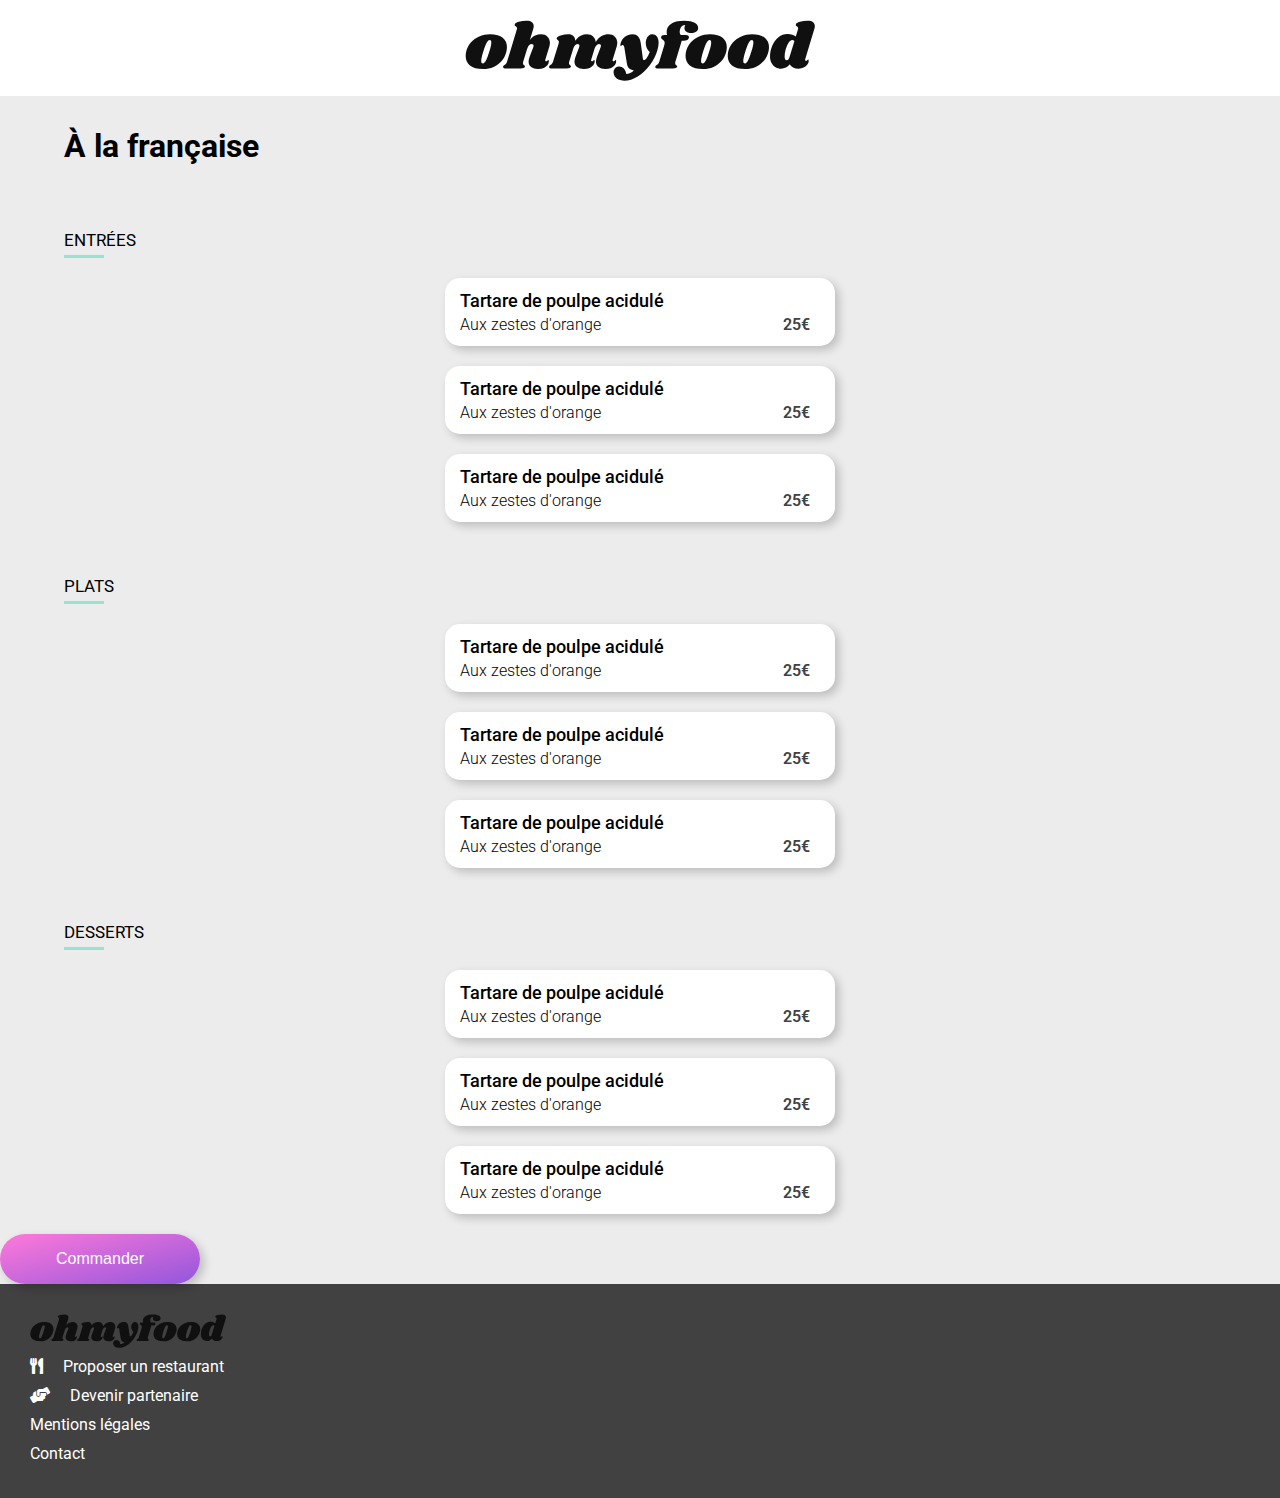
==== pages/Alafrancaise.html @ 514c6e85 "Création de la page des menu + mise ne page" ====
<!DOCTYPE html>
<html lang="fr">
<head>
      <meta charset="UTF-8">
      <meta name="viewport" content="width=device-width, initial-scale=1.0">
      <title>Ohmyfood</title>
      <link rel="stylesheet" href="../styles/stylemenus.css">
      <link rel="preconnect" href="https://fonts.googleapis.com">
      <link rel="preconnect" href="https://fonts.gstatic.com" crossorigin>
      <link href="https://fonts.googleapis.com/css2?family=Roboto:wght@100;300;400;500;600;700&display=swap" rel="stylesheet">
      <link rel="stylesheet" href="https://use.fontawesome.com/releases/v5.15.2/css/all.css">
</head>


<body>


      <header>
            <div class="header-title">
                  <img id="logo" src="../img/logo/ohmyfood@2x.svg" alt="Ohmyfood, application de réservation de restaurants" >
            </div>
      </header>


      
      <main>


            
            <div class="menu-title">
                  <h1>&Agrave; la fran&ccedil;aise</h1>
                  <!-- Insérer le coeur -->
            </div>
            
            <section class="entree">
                  
                  <h2>ENTR&Eacute;ES</h2>

                  <div class="menu">

                        <div class="desc">
                              <p>Tartare de poulpe acidul&eacute;</p>
                              <div class="desc__menu">
                                    <p class="compo">Aux zestes d'orange</p>
                                    <p class="prix">25€</p>
                              </div>
                        </div>

                  </div>

                  <div class="menu">

                        <div class="desc">
                              <p>Tartare de poulpe acidul&eacute;</p>
                              <div class="desc__menu">
                                    <p class="compo">Aux zestes d'orange</p>
                                    <p class="prix">25€</p>
                              </div>
                        </div>

                  </div>

                  <div class="menu">

                        <div class="desc">
                              <p>Tartare de poulpe acidul&eacute;</p>
                              <div class="desc__menu">
                                    <p class="compo">Aux zestes d'orange</p>
                                    <p class="prix">25€</p>
                              </div>
                        </div>

                  </div>
            
            
            </section>

            <section class="entree">
                  
                  <h2>PLATS</h2>

                  <div class="menu">

                        <div class="desc">
                              <p>Tartare de poulpe acidul&eacute;</p>
                              <div class="desc__menu">
                                    <p class="compo">Aux zestes d'orange</p>
                                    <p class="prix">25€</p>
                              </div>
                        </div>

                  </div>

                  <div class="menu">

                        <div class="desc">
                              <p>Tartare de poulpe acidul&eacute;</p>
                              <div class="desc__menu">
                                    <p class="compo">Aux zestes d'orange</p>
                                    <p class="prix">25€</p>
                              </div>
                        </div>

                  </div>

                  <div class="menu">

                        <div class="desc">
                              <p>Tartare de poulpe acidul&eacute;</p>
                              <div class="desc__menu">
                                    <p class="compo">Aux zestes d'orange</p>
                                    <p class="prix">25€</p>
                              </div>
                        </div>

                  </div>
            
            
            </section>

            <section class="entree">
                  
                  <h2>DESSERTS</h2>

                  <div class="menu">

                        <div class="desc">
                              <p>Tartare de poulpe acidul&eacute;</p>
                              <div class="desc__menu">
                                    <p class="compo">Aux zestes d'orange</p>
                                    <p class="prix">25€</p>
                              </div>
                        </div>

                  </div>

                  <div class="menu">

                        <div class="desc">
                              <p>Tartare de poulpe acidul&eacute;</p>
                              <div class="desc__menu">
                                    <p class="compo">Aux zestes d'orange</p>
                                    <p class="prix">25€</p>
                              </div>
                        </div>

                  </div>

                  <div class="menu">

                        <div class="desc">
                              <p>Tartare de poulpe acidul&eacute;</p>
                              <div class="desc__menu">
                                    <p class="compo">Aux zestes d'orange</p>
                                    <p class="prix">25€</p>
                              </div>
                        </div>

                  </div>
            
            
            </section>

            <div class="commande">
                  <button class="pink-button">Commander</button>
            </div>



      </main>



      <footer>

            <img id="logo_footer" src="../img/logo/ohmyfood@2x.svg" alt="Ohmyfood">
            <ul>
                  <li>
                        <a href="#"><i class="fa fa-utensils"></i>Proposer un restaurant</a>
                  <li>
                        <a href="#"><i class="fa fa-hands-helping"></i>Devenir partenaire</a>
                  </li>
                  <li>
                        <a href="#">Mentions légales</a>
                  </li>
                  <li>
                        <a href="#">Contact</a>
                  </li>
            </ul>  
            
      </footer>

      
</body>


</html>
---- styles/stylemenus.css ----
/*   
      PALETTES DE COULEURS UTILISEES

      COULEUR PRIMAIRE: Violet #9356DC
      COULEUR SECONDAIRE: Rose #FF79DA
      COULEUR TERTIAIRE: Vert  #99E2D0

*/


body {
      margin: 0;
      font-family: 'roboto', sans-serif;
       
}

body h1 {
      margin: 0;
}


body a {
      text-decoration: none;
      /* color: black; */
}

/* main a:visited {
      text-decoration: none;
      color: black;
} */




/* Mise en page du HEADER */

.header-title  {
      box-shadow:0 0 6px rgba(0,0,0, 1);
}

#logo {
      width: 55%;
      max-width: 350px;
      display: block;
      margin: auto;
      padding: 20px 0 15px 0;    
}

      /* Début flèche de retour à l'accueil */



       /* Fin flèche de retour à l'accueil */

/* Fin de mise en page du HEADER */




/* Début de la mise en page du MENU */
main {
      background-color: rgb(236, 236, 236);
}


.menu-title {
      display: flex;
      justify-content: space-between;
      align-items: center;
      height: 100px;
      width: 90%;
      margin: auto;


}

.entree {
      width: 90%;
      margin: auto;
      padding-top: 20px;
}

.entree h2 {
      font-size: 17px;
      font-weight: 400;
}

.entree h2:after {
      display: flex;
      content: "";
      border-bottom: 3px solid rgb(153, 226, 208, 1);
      height: 0.3em;
      width: 40px;
      

      } 

.menu {
      margin: 20px 0;
}

.desc {

      max-width: 350px;
      margin: auto;
      background-color: white;
      border-radius: 15px;
      box-shadow:4px 4px 10px rgba(0,0,0, .2);;
      padding: 10px 25px 10px 15px;
      display: flex;
      flex-direction: column;
      justify-content: center;
}

.desc p {
      margin: 2px 0;

}

.desc > p {
      font-size: 18px;
      font-weight: 500;
}

.desc__menu {
      display: flex;
      justify-content: space-between;
      margin: 0;
}

.compo {
      font-weight: 300;
}

.prix {
      font-weight: 600;
      color: rgb(65, 65, 65);
}


/* Fin de la mise en page du MENU */


/* Début mise en page du BOUTON */

.commande {
      
      
}

.pink-button {
      width: 200px;
      height: 50px;
      border-radius: 100px;
      border-style: none;
      background: linear-gradient(165deg, rgba(255,121,218,1) 0%, rgba(147,86,220,1) 100%);
      color: white;
      font-size: 16px;
      font-weight: 500;
      cursor: pointer;
      box-shadow:4px 4px 10px rgba(0,0,0, .2);

}
/* Fin de mise en page du BOUTON */




/* Début de mise en page du FOOTER*/


footer {
      background: rgb(65, 65, 65);
      color: white;
      padding: 30px 0 30px 30px;
}

/* #logo_footer {
      Manque les modifications du svg
}  */

footer ul {
      margin: 0;
      padding: 0;
      list-style-type: none;
}

footer ul li {
      padding: 5px 0;
}
footer ul a {
      text-decoration: none;
      color: white;
}
footer ul a:hover {
      color: #FF79DA;
}

.fa-utensils, .fa-hands-helping {
      padding-right: 20px;
}

/* Fin de mise en page du FOOTER*/
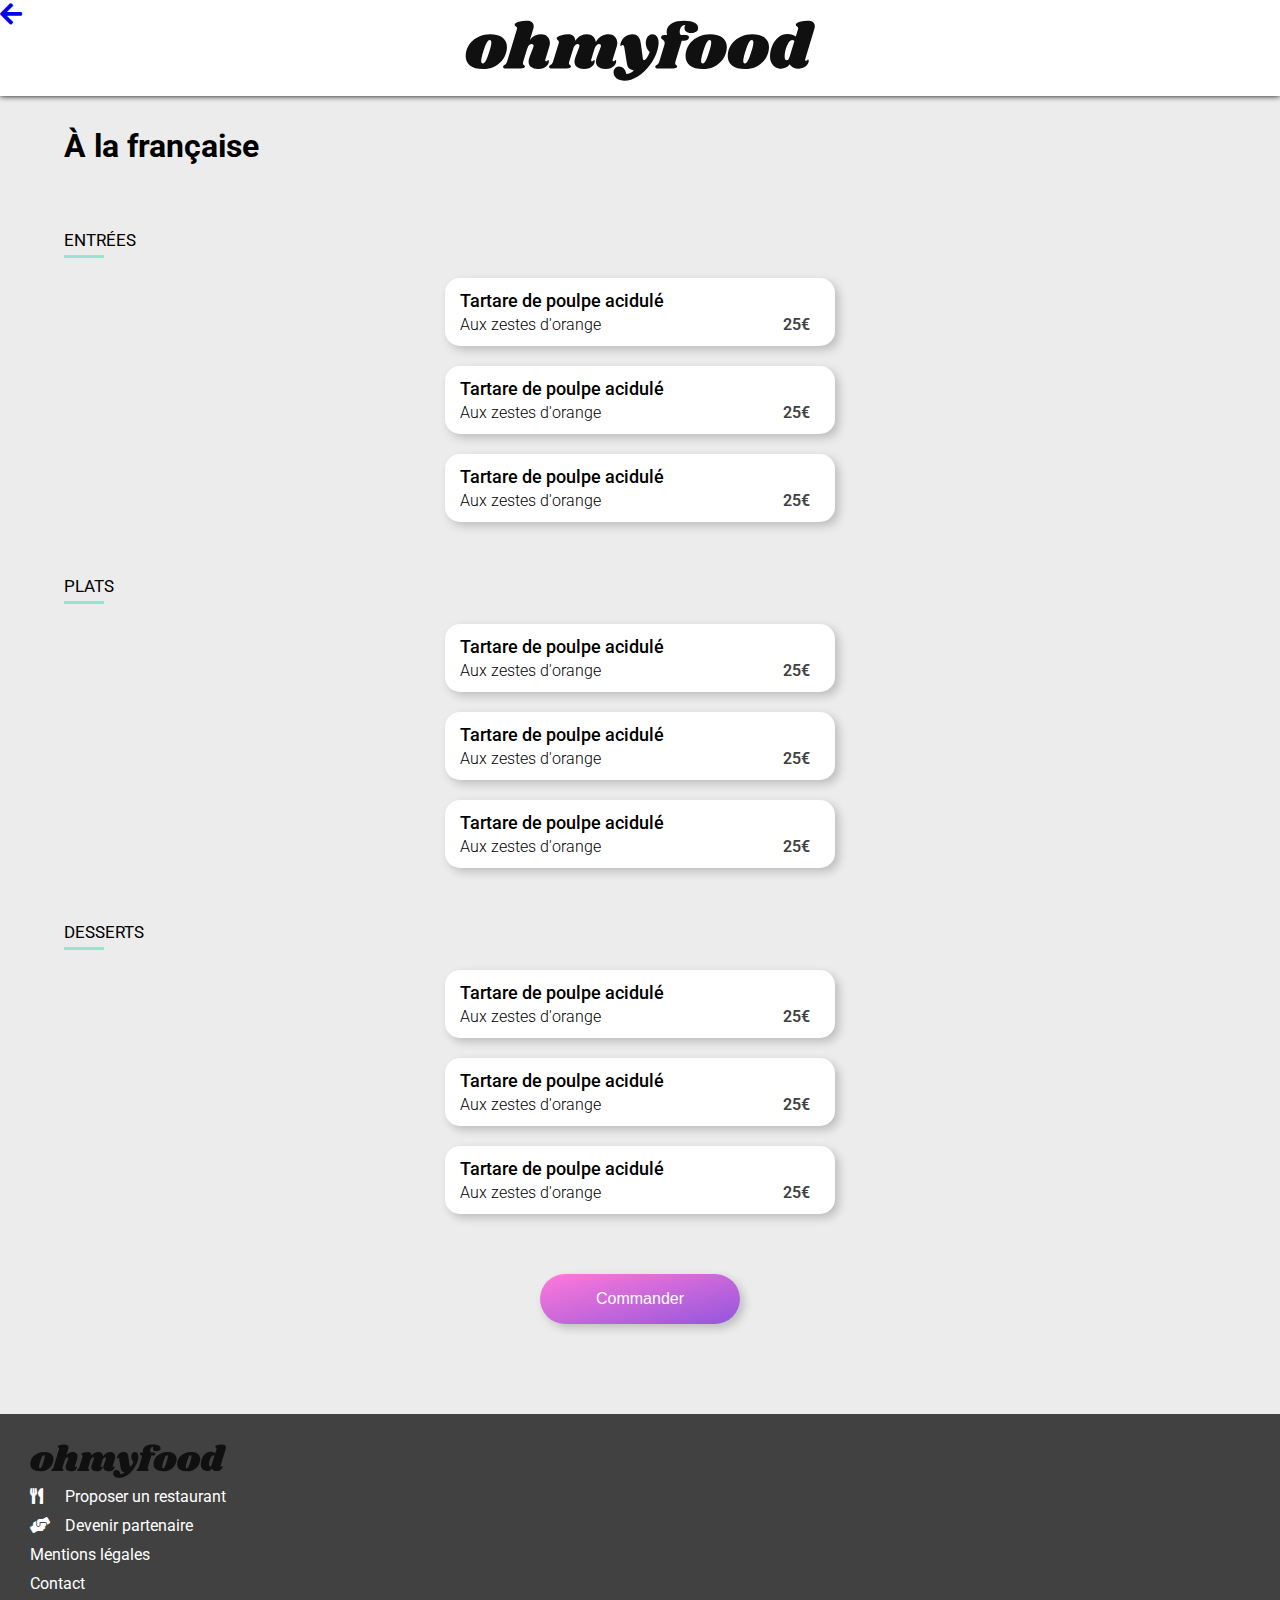
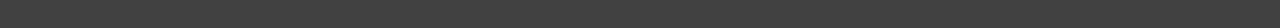
==== commit 812a8dc7: "ajout de la flèche de retour au menu" ====
--- a/pages/Alafrancaise.html
+++ b/pages/Alafrancaise.html
@@ -17,6 +17,9 @@
 
       <header>
             <div class="header-title">
+                  <div class="fleche">
+                        <a href="../index.html"><i class="fa fa-arrow-left"></i></a>
+                  </div>
                   <img id="logo" src="../img/logo/ohmyfood@2x.svg" alt="Ohmyfood, application de réservation de restaurants" >
             </div>
       </header>
--- a/styles/stylemenus.css
+++ b/styles/stylemenus.css
@@ -24,10 +24,9 @@
       /* color: black; */
 }
 
-/* main a:visited {
+body a:visited {
       text-decoration: none;
-      color: black;
-} */
+}
 
 
 
@@ -36,7 +35,27 @@
 
 .header-title  {
       box-shadow:0 0 6px rgba(0,0,0, 1);
-}
+      position: relative;
+}
+
+      /* Début flèche de retour à l'accueil */
+
+.fleche {
+      font-size: 25px;
+      width: 20%;
+      height: 100%;
+      position: absolute;
+      
+}
+
+.fleche a {
+      display: block; 
+}
+
+
+
+
+      /* Fin flèche de retour à l'accueil */
 
 #logo {
       width: 55%;
@@ -46,11 +65,7 @@
       padding: 20px 0 15px 0;    
 }
 
-      /* Début flèche de retour à l'accueil */
-
-
-
-       /* Fin flèche de retour à l'accueil */
+      
 
 /* Fin de mise en page du HEADER */
 
@@ -144,14 +159,15 @@
 /* Début mise en page du BOUTON */
 
 .commande {
-      
-      
+      padding: 40px 0 90px 0;
+      text-align: center;
 }
 
 .pink-button {
       width: 200px;
       height: 50px;
       border-radius: 100px;
+      padding: 0;
       border-style: none;
       background: linear-gradient(165deg, rgba(255,121,218,1) 0%, rgba(147,86,220,1) 100%);
       color: white;
@@ -196,6 +212,10 @@
       color: #FF79DA;
 }
 
+.fa {
+      height: auto;
+      width: 15px;
+}
 .fa-utensils, .fa-hands-helping {
       padding-right: 20px;
 }
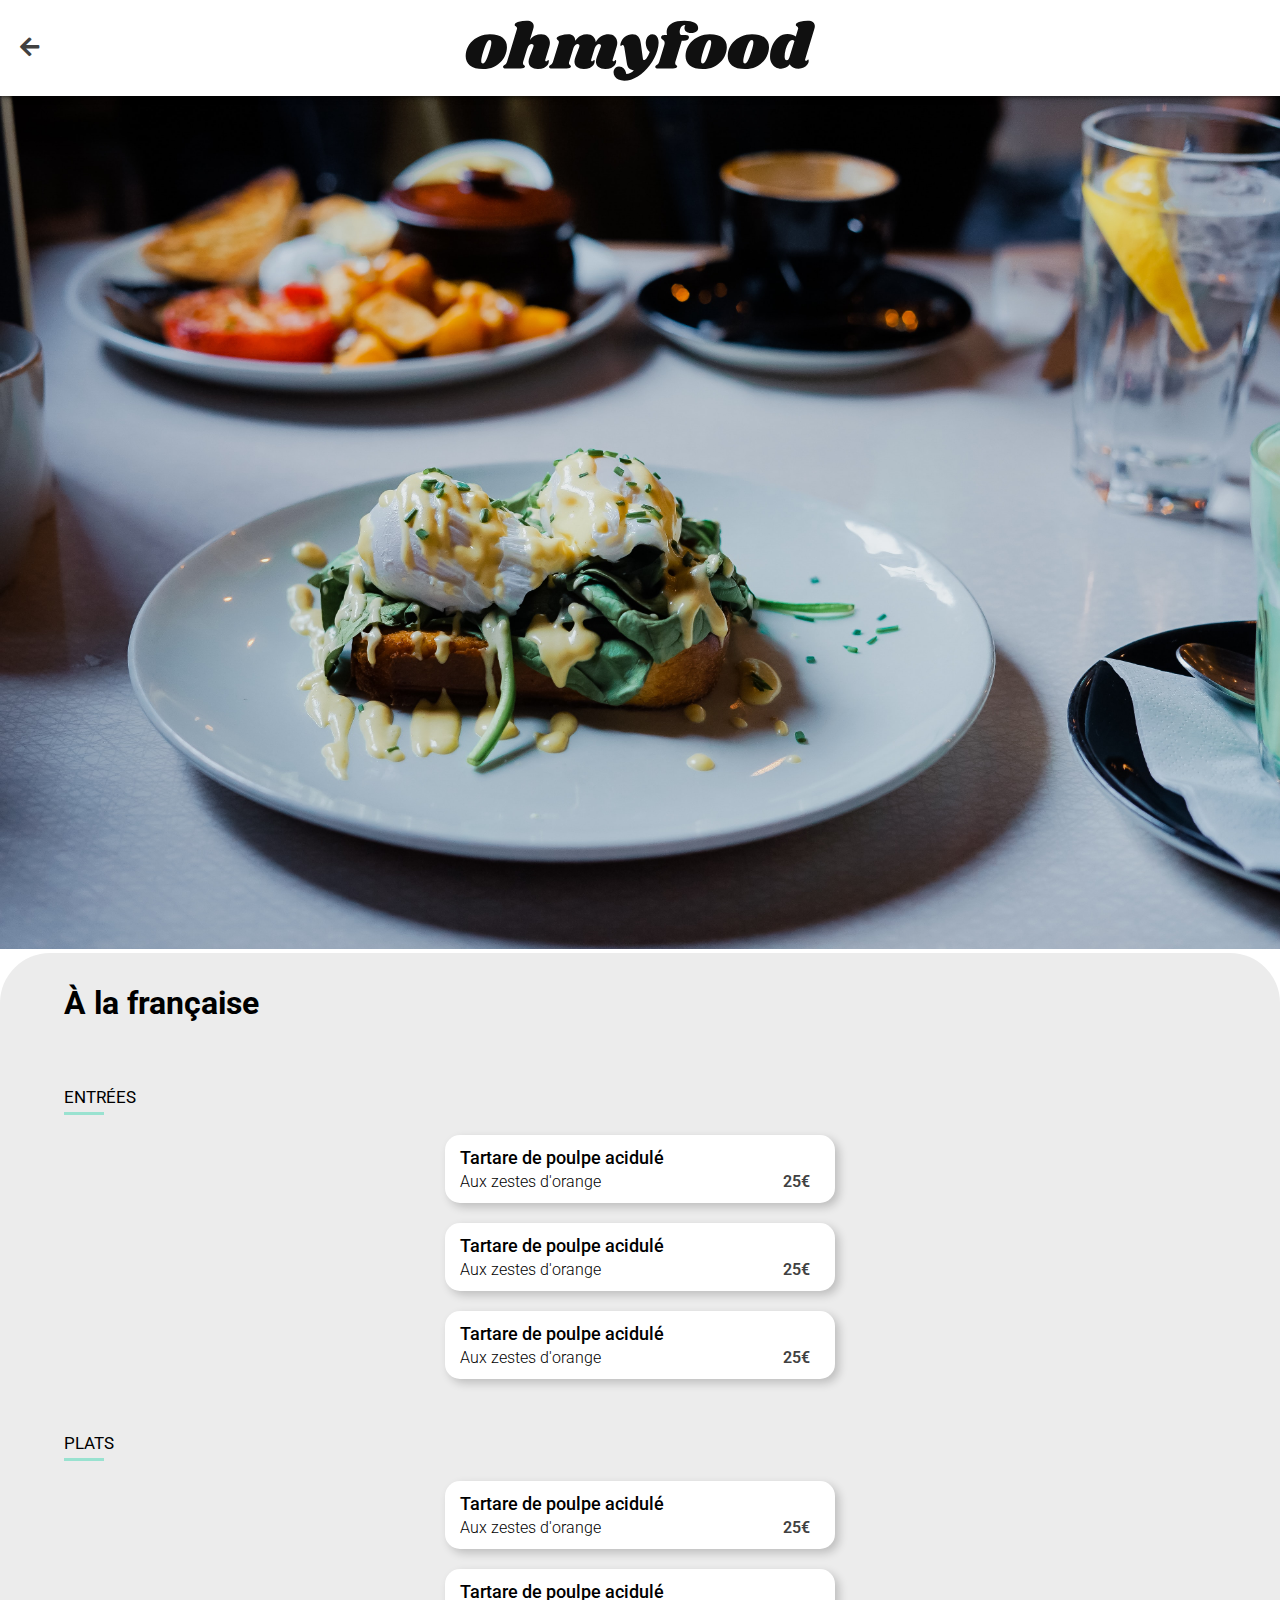
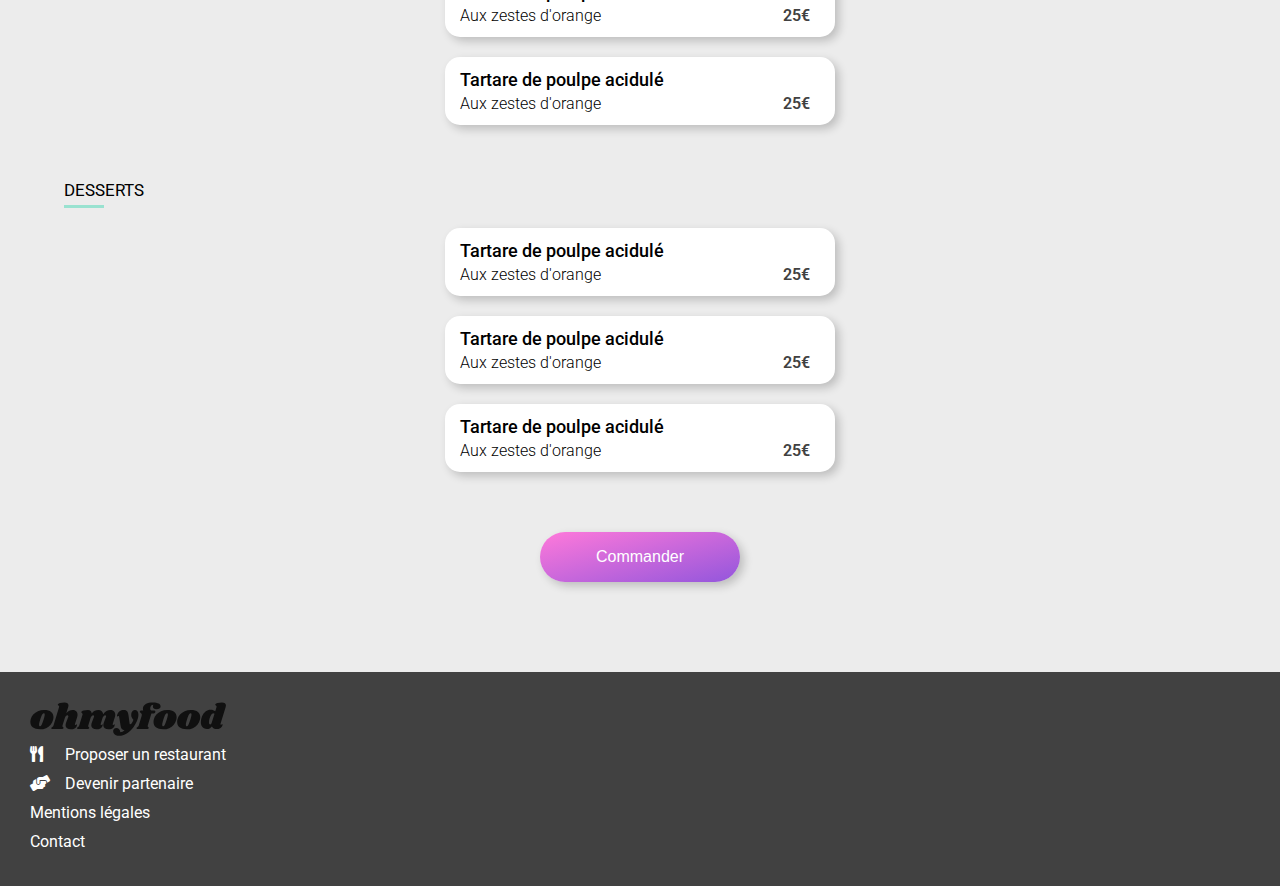
==== commit 037072a7: "Ajustements mineurs sur le main" ====
--- a/pages/Alafrancaise.html
+++ b/pages/Alafrancaise.html
@@ -22,13 +22,20 @@
                   </div>
                   <img id="logo" src="../img/logo/ohmyfood@2x.svg" alt="Ohmyfood, application de réservation de restaurants" >
             </div>
+            
+            <div class="background_img">
+                  <img src="../img/restaurants/toa-heftiba-DQKerTsQwi0-unsplash.jpg" alt="Assiettes et menus à la Fraçaise">
+            </div>
+            
       </header>
+
+      
 
 
       
       <main>
 
-
+            
             
             <div class="menu-title">
                   <h1>&Agrave; la fran&ccedil;aise</h1>
--- a/styles/stylemenus.css
+++ b/styles/stylemenus.css
@@ -21,7 +21,7 @@
 
 body a {
       text-decoration: none;
-      /* color: black; */
+      color: rgb(65, 65, 65);
 }
 
 body a:visited {
@@ -32,6 +32,7 @@
 
 
 /* Mise en page du HEADER */
+
 
 .header-title  {
       box-shadow:0 0 6px rgba(0,0,0, 1);
@@ -41,18 +42,19 @@
       /* Début flèche de retour à l'accueil */
 
 .fleche {
-      font-size: 25px;
-      width: 20%;
+      position: absolute;
+      display: flex;
+      align-items: center;
       height: 100%;
-      position: absolute;
+      margin: 0;
+      font-size: 22px;
       
 }
 
 .fleche a {
-      display: block; 
-}
-
-
+      display: block;
+      margin-left: 20px;
+}
 
 
       /* Fin flèche de retour à l'accueil */
@@ -65,6 +67,16 @@
       padding: 20px 0 15px 0;    
 }
 
+.background_img {
+      width: 100%;
+      height: auto;
+}
+
+.background_img img {
+      max-width: 100%;
+      max-height: 100%;
+      object-fit: cover;
+}
       
 
 /* Fin de mise en page du HEADER */
@@ -75,6 +87,8 @@
 /* Début de la mise en page du MENU */
 main {
       background-color: rgb(236, 236, 236);
+      border-radius: 50px 50px 0 0;
+      margin: 0;
 }
 
 
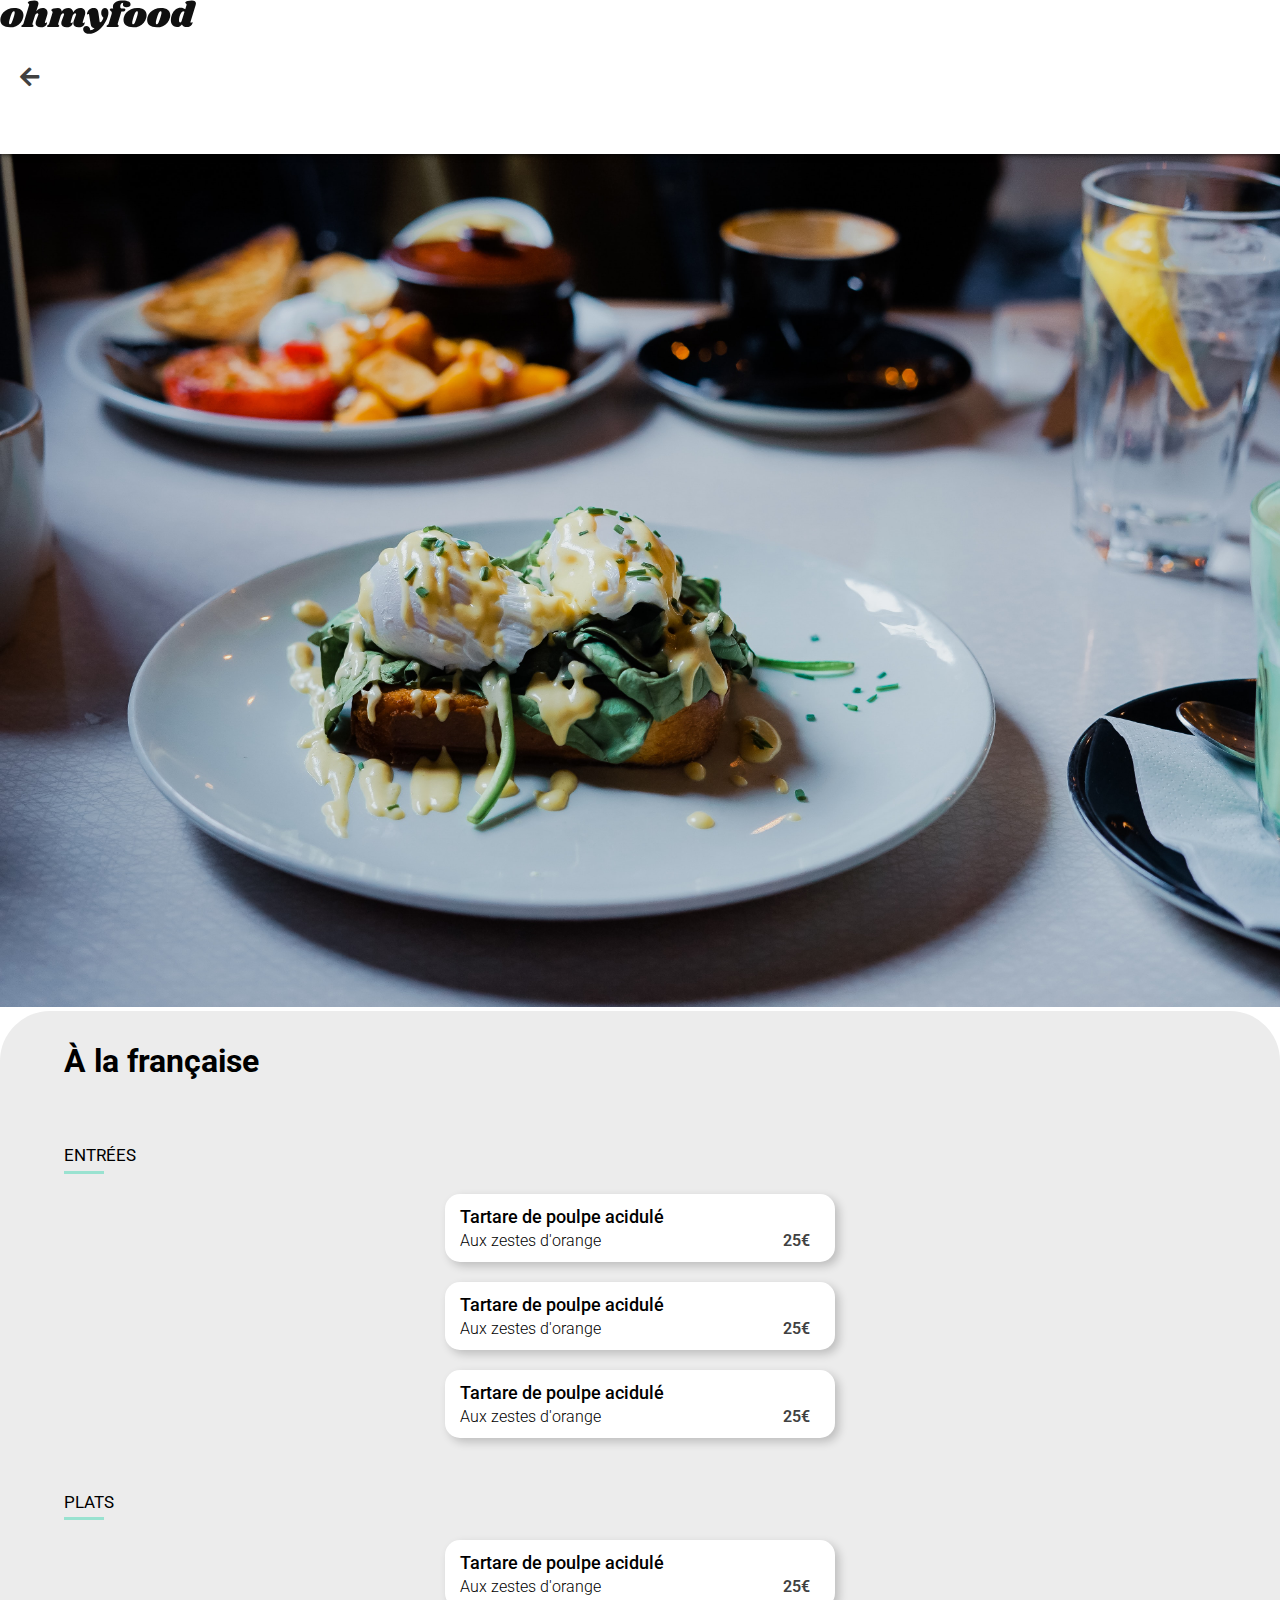
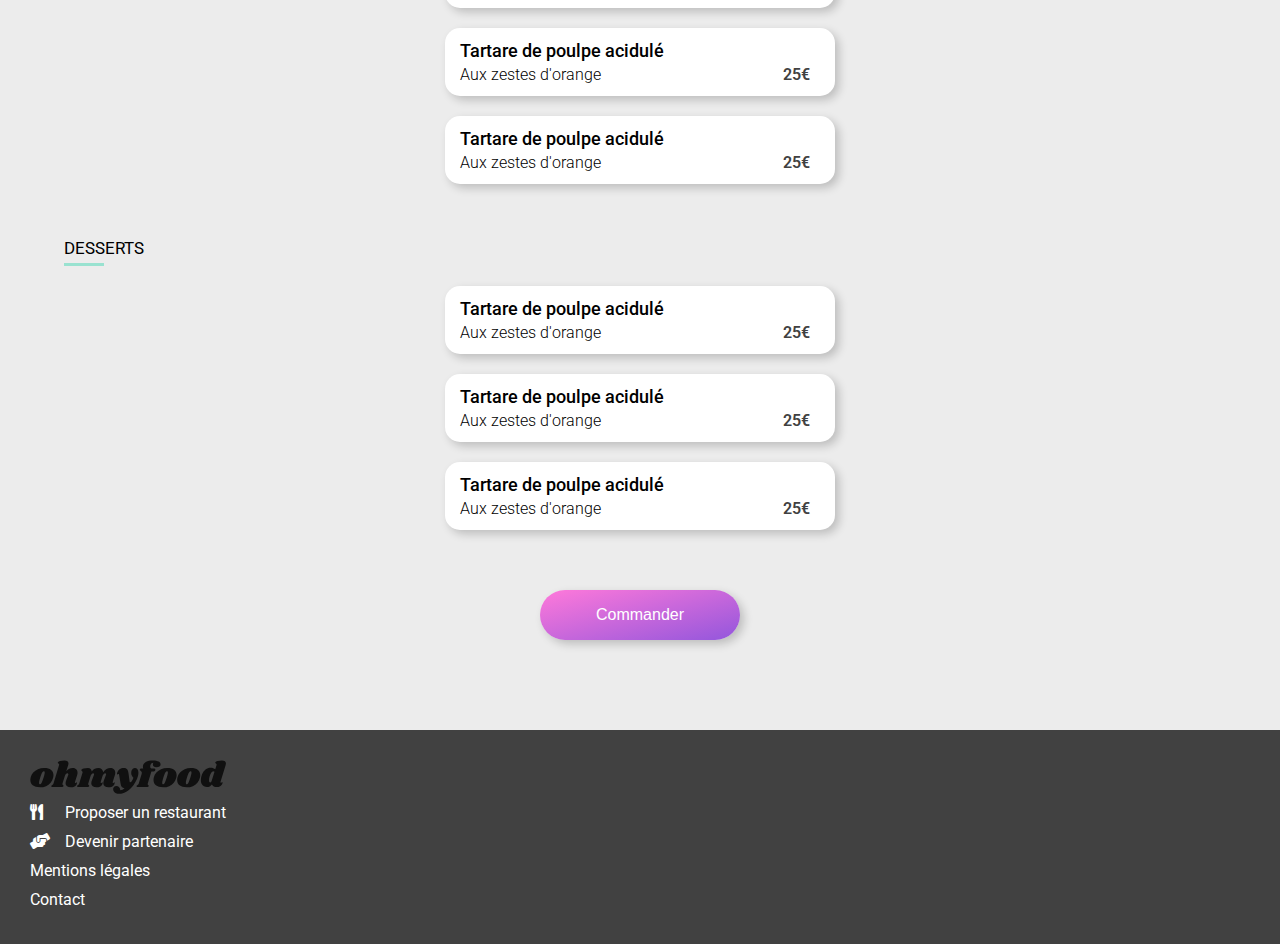
==== commit aa5ef83b: "Ajout du coeur et de son animation" ====
--- a/pages/Alafrancaise.html
+++ b/pages/Alafrancaise.html
@@ -20,17 +20,20 @@
                   <div class="fleche">
                         <a href="../index.html"><i class="fa fa-arrow-left"></i></a>
                   </div>
-                  <img id="logo" src="../img/logo/ohmyfood@2x.svg" alt="Ohmyfood, application de réservation de restaurants" >
+                  <svg> 
+                        <use xlink:href="../img/logo/ohmyfood@2x.svg">
+                  </svg>
+                  <!-- <img id="logo" src="../img/logo/ohmyfood@2x.svg" alt="Ohmyfood, application de réservation de restaurants" > -->
             </div>
-            
-            <div class="background_img">
-                  <img src="../img/restaurants/toa-heftiba-DQKerTsQwi0-unsplash.jpg" alt="Assiettes et menus à la Fraçaise">
-            </div>
+
+            
             
       </header>
 
       
-
+      <div class="background_img">
+            <img src="../img/restaurants/toa-heftiba-DQKerTsQwi0-unsplash.jpg" alt="Assiettes et menus à la Fraçaise">
+      </div>
 
       
       <main>
--- a/styles/stylemenus.css
+++ b/styles/stylemenus.css
@@ -48,7 +48,6 @@
       height: 100%;
       margin: 0;
       font-size: 22px;
-      
 }
 
 .fleche a {
@@ -69,13 +68,12 @@
 
 .background_img {
       width: 100%;
-      height: auto;
+      height: auto;   
 }
 
 .background_img img {
       max-width: 100%;
       max-height: 100%;
-      object-fit: cover;
 }
       
 
@@ -88,7 +86,6 @@
 main {
       background-color: rgb(236, 236, 236);
       border-radius: 50px 50px 0 0;
-      margin: 0;
 }
 
 
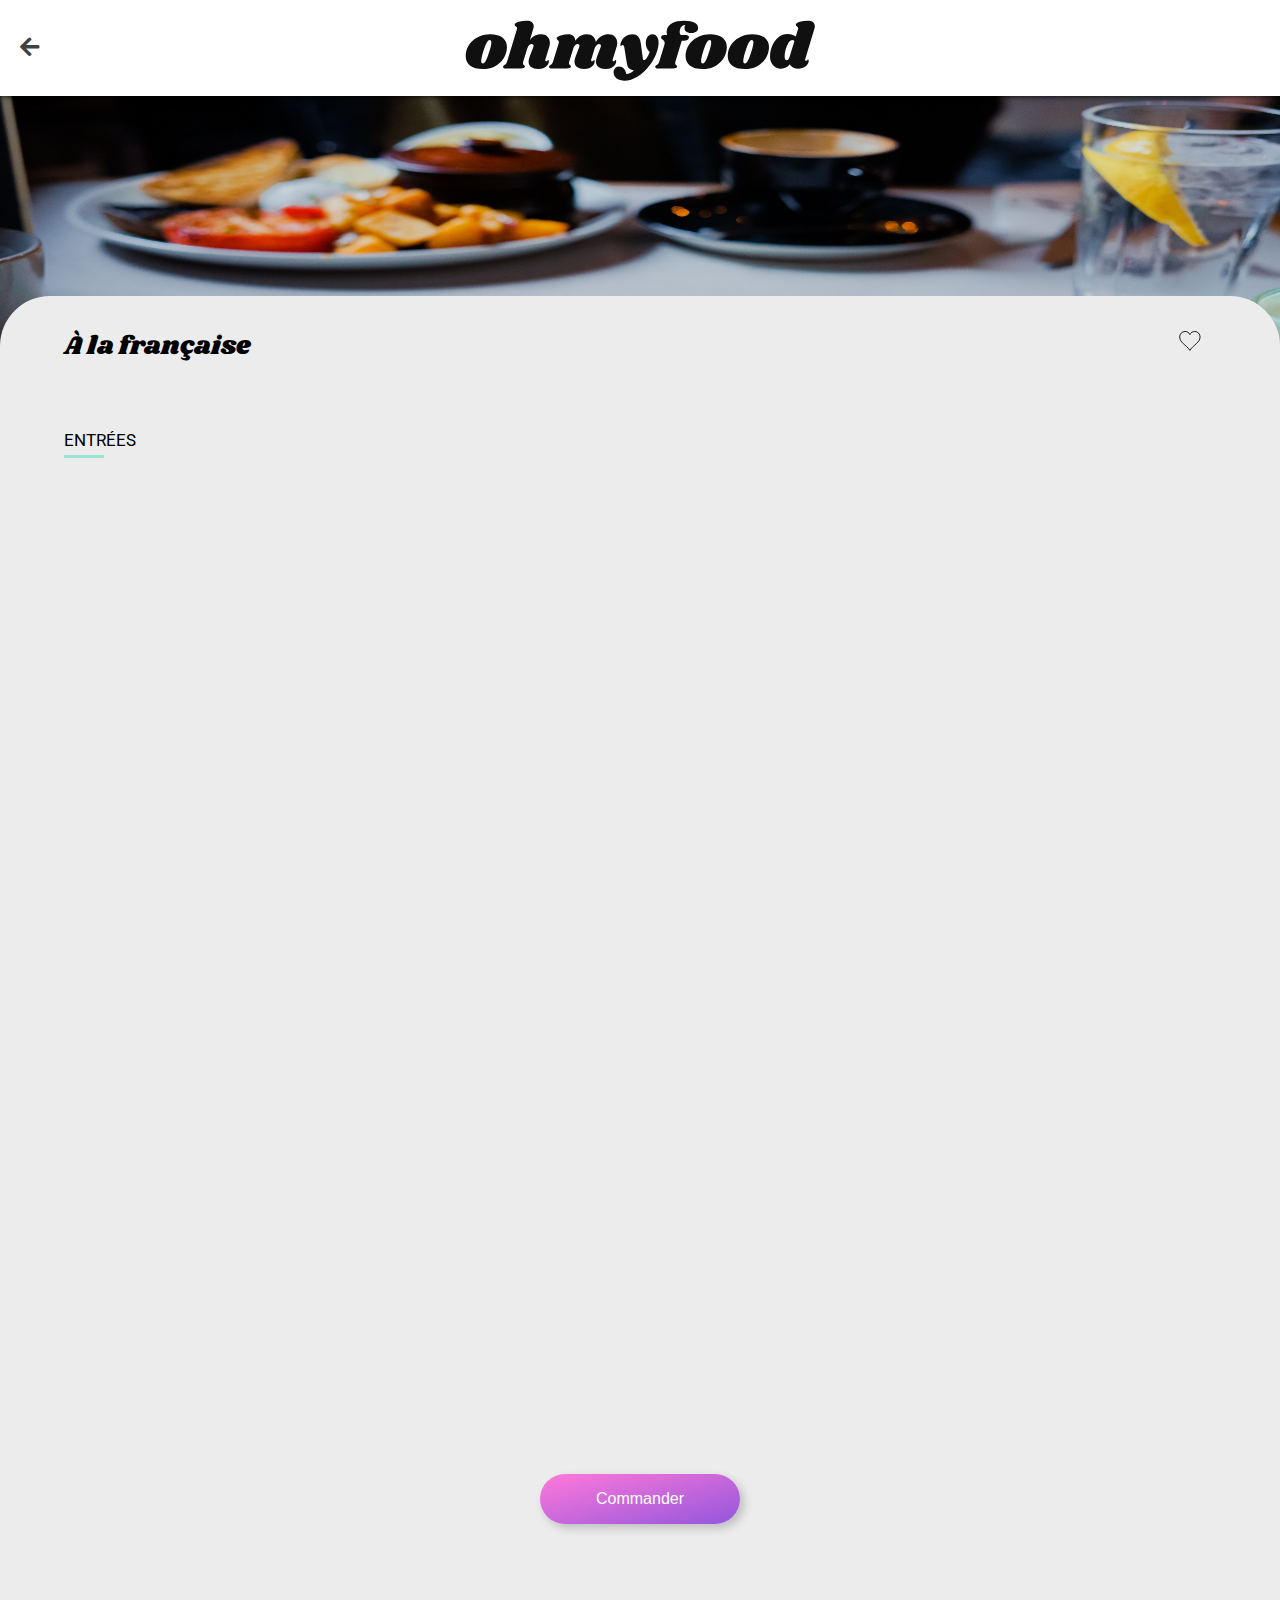
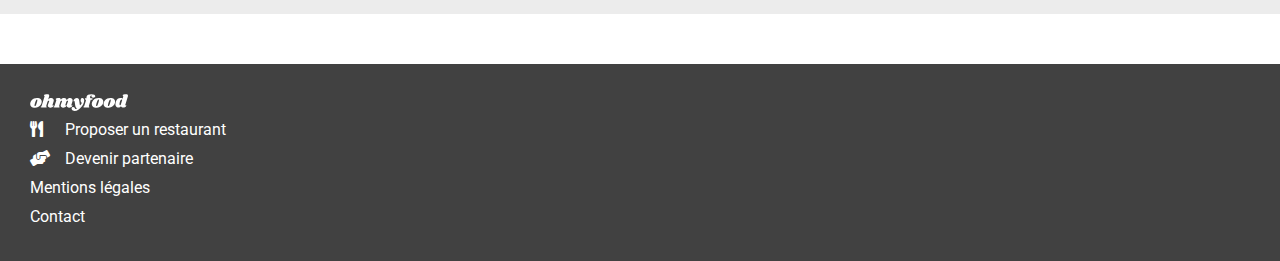
==== commit fcd4dbd5: "Retouche spinner" ====
--- a/pages/Alafrancaise.html
+++ b/pages/Alafrancaise.html
@@ -7,6 +7,7 @@
       <link rel="stylesheet" href="../styles/stylemenus.css">
       <link rel="preconnect" href="https://fonts.googleapis.com">
       <link rel="preconnect" href="https://fonts.gstatic.com" crossorigin>
+      <link href="https://fonts.googleapis.com/css2?family=Shrikhand&display=swap" rel="stylesheet">
       <link href="https://fonts.googleapis.com/css2?family=Roboto:wght@100;300;400;500;600;700&display=swap" rel="stylesheet">
       <link rel="stylesheet" href="https://use.fontawesome.com/releases/v5.15.2/css/all.css">
 </head>
@@ -20,20 +21,16 @@
                   <div class="fleche">
                         <a href="../index.html"><i class="fa fa-arrow-left"></i></a>
                   </div>
-                  <svg> 
-                        <use xlink:href="../img/logo/ohmyfood@2x.svg">
-                  </svg>
-                  <!-- <img id="logo" src="../img/logo/ohmyfood@2x.svg" alt="Ohmyfood, application de réservation de restaurants" > -->
-            </div>
-
+                  
+                  <img id="logo" src="../img/logo/ohmyfood@2x.svg" alt="Ohmyfood, application de réservation de restaurants" >
+            </div>
+
+            <div class="background_img">
+                  <img src="../img/restaurants/toa-heftiba-DQKerTsQwi0-unsplash.jpg" alt="">
+            </div>
             
             
       </header>
-
-      
-      <div class="background_img">
-            <img src="../img/restaurants/toa-heftiba-DQKerTsQwi0-unsplash.jpg" alt="Assiettes et menus à la Fraçaise">
-      </div>
 
       
       <main>
@@ -43,6 +40,19 @@
             <div class="menu-title">
                   <h1>&Agrave; la fran&ccedil;aise</h1>
                   <!-- Insérer le coeur -->
+                  <svg class="heart" viewBox="0 0 793.7 1122.5" xmlns="http://www.w3.org/2000/svg">
+                        <a href="#">
+                              <path d="m263.42 235.15c-66.24 0-120 53.76-120 120 0 134.76 135.93 170.09 228.56 303.31 87.574-132.4 228.56-172.86 228.56-303.31 0-66.24-53.76-120-120-120-48.048 0-89.402 28.37-108.56 69.188-19.161-40.817-60.514-69.188-108.56-69.188z" 
+                              stroke="black"
+                              stroke-width="20"/>
+                              <defs>
+                                    <linearGradient id="myGradient">
+                                      <stop offset="0%"   stop-color="#9356DC" />
+                                      <stop offset="100%" stop-color="#FF79DA" />
+                                    </linearGradient>
+                              </defs>
+                        </a>
+                  </svg>
             </div>
             
             <section class="entree">
@@ -52,34 +62,46 @@
                   <div class="menu">
 
                         <div class="desc">
-                              <p>Tartare de poulpe acidul&eacute;</p>
+                              <p class="nom">Tartare de poulpe acidul&eacute;</p>
                               <div class="desc__menu">
                                     <p class="compo">Aux zestes d'orange</p>
                                     <p class="prix">25€</p>
-                              </div>
-                        </div>
-
-                  </div>
-
-                  <div class="menu">
-
-                        <div class="desc">
-                              <p>Tartare de poulpe acidul&eacute;</p>
-                              <div class="desc__menu">
-                                    <p class="compo">Aux zestes d'orange</p>
-                                    <p class="prix">25€</p>
-                              </div>
-                        </div>
-
-                  </div>
-
-                  <div class="menu">
-
-                        <div class="desc">
-                              <p>Tartare de poulpe acidul&eacute;</p>
-                              <div class="desc__menu">
-                                    <p class="compo">Aux zestes d'orange</p>
-                                    <p class="prix">25€</p>
+                              <div class="check">
+                                    <i class="fas fa-check-circle"></i>
+                              </div>
+                              </div>
+                              
+                        </div>
+                        
+
+                  </div>
+
+                  <div class="menu">
+
+                        <div class="desc">
+                              <p class="nom">Velouté de légumes d'antan</p>
+                              <div class="desc__menu">
+                                    <p class="compo">Carotte, panais, topinambour</p>
+                                    <p class="prix">35€</p>
+                                    <div class="check">
+                                          <i class="fas fa-check-circle"></i>
+                                    </div>
+                              </div>
+                        </div>
+                  
+
+                  </div>
+
+                  <div class="menu">
+
+                        <div class="desc">
+                              <p class="nom">Soupe à l'oignon</p>
+                              <div class="desc__menu">
+                                    <p class="compo">Revisitée</p>
+                                    <p class="prix">20€</p>
+                                    <div class="check">
+                                          <i class="fas fa-check-circle"></i>
+                                    </div>
                               </div>
                         </div>
 
@@ -95,34 +117,43 @@
                   <div class="menu">
 
                         <div class="desc">
-                              <p>Tartare de poulpe acidul&eacute;</p>
-                              <div class="desc__menu">
-                                    <p class="compo">Aux zestes d'orange</p>
-                                    <p class="prix">25€</p>
-                              </div>
-                        </div>
-
-                  </div>
-
-                  <div class="menu">
-
-                        <div class="desc">
-                              <p>Tartare de poulpe acidul&eacute;</p>
-                              <div class="desc__menu">
-                                    <p class="compo">Aux zestes d'orange</p>
-                                    <p class="prix">25€</p>
-                              </div>
-                        </div>
-
-                  </div>
-
-                  <div class="menu">
-
-                        <div class="desc">
-                              <p>Tartare de poulpe acidul&eacute;</p>
-                              <div class="desc__menu">
-                                    <p class="compo">Aux zestes d'orange</p>
-                                    <p class="prix">25€</p>
+                              <p class="nom">Coquilles Saint-Jacques</p>
+                              <div class="desc__menu">
+                                    <p class="compo">Accompagnées d'une purée de panais</p>
+                                    <p class="prix">40€</p>
+                                    <div class="check">
+                                          <i class="fas fa-check-circle"></i>
+                                    </div>
+                              </div>
+                        </div>
+
+                  </div>
+
+                  <div class="menu">
+
+                        <div class="desc">
+                              <p class="nom">Magret de canard</p>
+                              <div class="desc__menu">
+                                    <p class="compo">Et parmentier de pommes de terre</p>
+                                    <p class="prix">35€</p>
+                                    <div class="check">
+                                          <i class="fas fa-check-circle"></i>
+                                    </div>
+                              </div>
+                        </div>
+
+                  </div>
+
+                  <div class="menu">
+
+                        <div class="desc">
+                              <p class="nom">Pigeonneau d’Ille-et-Vilaine</p>
+                              <div class="desc__menu">
+                                    <p class="compo">Sur son lit de gnocchis aux légumes</p>
+                                    <p class="prix">44€</p>
+                                    <div class="check">
+                                          <i class="fas fa-check-circle"></i>
+                                    </div>
                               </div>
                         </div>
 
@@ -135,37 +166,47 @@
                   
                   <h2>DESSERTS</h2>
 
-                  <div class="menu">
-
-                        <div class="desc">
-                              <p>Tartare de poulpe acidul&eacute;</p>
-                              <div class="desc__menu">
-                                    <p class="compo">Aux zestes d'orange</p>
-                                    <p class="prix">25€</p>
-                              </div>
-                        </div>
-
-                  </div>
-
-                  <div class="menu">
-
-                        <div class="desc">
-                              <p>Tartare de poulpe acidul&eacute;</p>
-                              <div class="desc__menu">
-                                    <p class="compo">Aux zestes d'orange</p>
-                                    <p class="prix">25€</p>
-                              </div>
-                        </div>
-
-                  </div>
-
-                  <div class="menu">
-
-                        <div class="desc">
-                              <p>Tartare de poulpe acidul&eacute;</p>
-                              <div class="desc__menu">
-                                    <p class="compo">Aux zestes d'orange</p>
-                                    <p class="prix">25€</p>
+
+                  <div class="menu">
+
+                        <div class="desc">
+                              <p class="nom">Pétales de violettes glacés</p>
+                              <div class="desc__menu">
+                                    <p class="compo">Et purée de noisettes</p>
+                                    <p class="prix">18€</p>
+                                    <div class="check">
+                                          <i class="fas fa-check-circle"></i>
+                                    </div>
+                              </div>
+                        </div>
+
+                  </div>
+
+                  <div class="menu">
+
+                        <div class="desc">
+                              <p class="nom">Fondant au chocolat</p>
+                              <div class="desc__menu">
+                                    <p class="compo">Revisité</p>
+                                    <p class="prix">22€</p>
+                                    <div class="check">
+                                          <i class="fas fa-check-circle"></i>
+                                    </div>
+                              </div>
+                        </div>
+
+                  </div>
+
+                  <div class="menu">
+
+                        <div class="desc">
+                              <p class="nom">Millefeuille croustillant</p>
+                              <div class="desc__menu">
+                                    <p class="compo">Myrtilles et pâte d’amande</p>
+                                    <p class="prix">23€</p>
+                                    <div class="check">
+                                          <i class="fas fa-check-circle"></i>
+                                    </div>
                               </div>
                         </div>
 
@@ -186,7 +227,16 @@
 
       <footer>
 
-            <img id="logo_footer" src="../img/logo/ohmyfood@2x.svg" alt="Ohmyfood">
+            <svg  class ="ohmyfood" viewBox="0 0 196 34" fill="none" xmlns="http://www.w3.org/2000/svg">
+                  <path d="M13.932 7.956C17.196 7.956 19.596 8.61599 21.132 9.936C22.692 11.256 23.472 12.984 23.472 15.12C23.472 15.84 23.376 16.644 23.184 17.532C22.728 19.5 21.876 21.228 20.628 22.716C19.38 24.18 17.844 25.32 16.02 26.136C14.22 26.928 12.264 27.324 10.152 27.324C6.81599 27.324 4.34399 26.664 2.73599 25.344C1.15199 24 0.359985 22.224 0.359985 20.016C0.359985 19.272 0.455985 18.444 0.647985 17.532C1.10399 15.66 1.96799 14.004 3.23999 12.564C4.53599 11.1 6.10799 9.972 7.95599 9.18C9.82799 8.364 11.82 7.956 13.932 7.956ZM13.824 11.16C13.32 11.16 12.78 11.616 12.204 12.528C11.652 13.416 10.992 15.108 10.224 17.604C9.45599 20.1 9.07199 21.852 9.07199 22.86C9.07199 23.388 9.15599 23.748 9.32399 23.94C9.49199 24.108 9.71999 24.192 10.008 24.192C10.512 24.24 11.028 23.808 11.556 22.896C12.108 21.984 12.792 20.208 13.608 17.568C14.352 15.24 14.724 13.548 14.724 12.492C14.724 11.988 14.64 11.64 14.472 11.448C14.328 11.256 14.112 11.16 13.824 11.16Z" />
+                  <path d="M44.9899 22.032C44.9419 22.128 44.9179 22.272 44.9179 22.464C44.9179 22.632 44.9539 22.764 45.0259 22.86C45.1219 22.956 45.2419 23.004 45.3859 23.004C45.6739 23.004 45.9139 22.884 46.1059 22.644C46.3219 22.38 46.4659 22.248 46.5379 22.248C46.6579 22.248 46.7539 22.332 46.8259 22.5C46.8979 22.644 46.9339 22.824 46.9339 23.04C46.9579 23.736 46.7299 24.42 46.2499 25.092C45.7699 25.74 45.0619 26.28 44.1259 26.712C43.2139 27.12 42.1099 27.324 40.8139 27.324C39.2299 27.324 37.9699 26.964 37.0339 26.244C36.0979 25.5 35.6179 24.516 35.5939 23.292C35.5939 22.404 35.8099 21.408 36.2419 20.304L38.2219 15.12C38.3419 14.808 38.4019 14.556 38.4019 14.364C38.4019 14.052 38.2939 13.812 38.0779 13.644C37.8859 13.452 37.6459 13.356 37.3579 13.356C36.9019 13.356 36.4339 13.572 35.9539 14.004C35.4979 14.412 35.1259 15.084 34.8379 16.02V15.948L32.5699 23.256C32.4979 23.544 32.4619 23.796 32.4619 24.012C32.4619 24.324 32.5219 24.576 32.6419 24.768C32.7619 24.936 32.9299 25.104 33.1459 25.272C33.3139 25.44 33.4339 25.584 33.5059 25.704C33.5779 25.8 33.5899 25.932 33.5419 26.1C33.4219 26.412 33.1819 26.64 32.8219 26.784C32.4619 26.928 31.9099 27 31.1659 27H22.9579C22.3339 27 21.8779 26.904 21.5899 26.712C21.3019 26.496 21.2059 26.22 21.3019 25.884C21.3979 25.596 21.6499 25.344 22.0579 25.128C22.4179 24.936 22.7179 24.708 22.9579 24.444C23.1979 24.18 23.4019 23.76 23.5699 23.184L29.0419 5.22C29.1139 5.004 29.1499 4.824 29.1499 4.68C29.1499 4.416 29.0779 4.2 28.9339 4.032C28.8139 3.864 28.6459 3.696 28.4299 3.528C28.1899 3.336 28.0099 3.168 27.8899 3.024C27.7939 2.88 27.7819 2.688 27.8539 2.448C27.9979 1.896 28.7539 1.416 30.1219 1.00799C31.4899 0.599996 32.9179 0.395996 34.4059 0.395996C35.7979 0.395996 36.8179 0.659996 37.4659 1.188C38.1379 1.716 38.4739 2.436 38.4739 3.348C38.4739 3.876 38.3899 4.392 38.2219 4.896L36.2779 11.232C37.2139 10.008 38.1979 9.156 39.2299 8.676C40.2859 8.196 41.4259 7.956 42.6499 7.956C44.1139 7.956 45.2899 8.4 46.1779 9.288C47.0899 10.176 47.5459 11.328 47.5459 12.744C47.5459 13.488 47.4259 14.22 47.1859 14.94L44.9899 22.032Z"/>
+                  <path d="M82.7165 22.032C82.6685 22.128 82.6445 22.272 82.6445 22.464C82.6445 22.632 82.6805 22.764 82.7525 22.86C82.8485 22.956 82.9685 23.004 83.1125 23.004C83.4005 23.004 83.6405 22.884 83.8325 22.644C84.0485 22.38 84.1925 22.248 84.2645 22.248C84.3845 22.248 84.4805 22.332 84.5525 22.5C84.6245 22.644 84.6605 22.824 84.6605 23.04C84.6845 23.736 84.4565 24.42 83.9765 25.092C83.4965 25.74 82.7885 26.28 81.8525 26.712C80.9405 27.12 79.8365 27.324 78.5405 27.324C76.9565 27.324 75.6965 26.964 74.7605 26.244C73.8245 25.5 73.3445 24.516 73.3205 23.292C73.3205 22.404 73.5365 21.408 73.9685 20.304L75.9485 15.12C76.0685 14.808 76.1285 14.556 76.1285 14.364C76.1285 14.052 76.0205 13.812 75.8045 13.644C75.6125 13.452 75.3725 13.356 75.0845 13.356C74.6765 13.356 74.2565 13.536 73.8245 13.896C73.3925 14.256 73.0085 14.82 72.6725 15.588L70.6925 22.032C70.6445 22.128 70.6205 22.272 70.6205 22.464C70.6205 22.632 70.6565 22.764 70.7285 22.86C70.8245 22.956 70.9445 23.004 71.0885 23.004C71.3765 23.004 71.6165 22.884 71.8085 22.644C72.0245 22.38 72.1685 22.248 72.2405 22.248C72.3605 22.248 72.4565 22.332 72.5285 22.5C72.6005 22.644 72.6365 22.824 72.6365 23.04C72.6605 23.736 72.4325 24.42 71.9525 25.092C71.4725 25.74 70.7645 26.28 69.8285 26.712C68.9165 27.12 67.8125 27.324 66.5165 27.324C64.9325 27.324 63.6725 26.964 62.7365 26.244C61.8005 25.5 61.3205 24.516 61.2965 23.292C61.2965 22.404 61.5125 21.408 61.9445 20.304L63.9245 15.12C64.0445 14.808 64.1045 14.556 64.1045 14.364C64.1045 14.052 63.9965 13.812 63.7805 13.644C63.5885 13.452 63.3485 13.356 63.0605 13.356C62.6525 13.356 62.2325 13.536 61.8005 13.896C61.3685 14.232 61.0085 14.784 60.7205 15.552L58.3445 23.256C58.2485 23.52 58.2005 23.772 58.2005 24.012C58.2005 24.3 58.2605 24.54 58.3805 24.732C58.5005 24.9 58.6685 25.08 58.8845 25.272C59.0525 25.416 59.1725 25.548 59.2445 25.668C59.3165 25.788 59.3285 25.932 59.2805 26.1C59.1845 26.412 58.9565 26.64 58.5965 26.784C58.2365 26.928 57.6725 27 56.9045 27H48.6965C48.0725 27 47.6285 26.904 47.3645 26.712C47.0765 26.496 46.9685 26.22 47.0405 25.884C47.1365 25.596 47.3885 25.344 47.7965 25.128C48.1565 24.936 48.4565 24.708 48.6965 24.444C48.9365 24.18 49.1405 23.76 49.3085 23.184L52.5125 12.78C52.5605 12.66 52.5845 12.492 52.5845 12.276C52.5845 12.012 52.5245 11.808 52.4045 11.664C52.3085 11.52 52.1405 11.34 51.9005 11.124C51.6605 10.932 51.4925 10.764 51.3965 10.62C51.3005 10.476 51.2885 10.284 51.3605 10.044C51.5045 9.492 52.2605 9.012 53.6285 8.604C54.9965 8.172 56.4245 7.956 57.9125 7.956C59.0885 7.956 60.0125 8.28 60.6845 8.928C61.3805 9.576 61.7165 10.464 61.6925 11.592C62.6765 10.224 63.7085 9.276 64.7885 8.748C65.8925 8.22 67.0805 7.956 68.3525 7.956C69.7445 7.956 70.8725 8.364 71.7365 9.18C72.6245 9.972 73.1165 11.016 73.2125 12.312C74.2445 10.68 75.3485 9.552 76.5245 8.928C77.7005 8.28 78.9845 7.956 80.3765 7.956C81.8405 7.956 83.0165 8.4 83.9045 9.288C84.8165 10.176 85.2725 11.328 85.2725 12.744C85.2725 13.488 85.1525 14.22 84.9125 14.94L82.7165 22.032Z"/>
+                  <path d="M104.932 7.956C105.988 7.956 106.828 8.388 107.452 9.252C108.1 10.092 108.424 11.244 108.424 12.708C108.424 13.98 108.196 15.348 107.74 16.812C106.852 19.764 105.424 22.548 103.456 25.164C101.512 27.78 99.2675 29.88 96.7235 31.464C94.2035 33.048 91.6836 33.84 89.1636 33.84C87.9156 33.84 86.8355 33.624 85.9235 33.192C85.0355 32.76 84.3635 32.184 83.9075 31.464C83.4275 30.744 83.1875 29.976 83.1875 29.16C83.1875 28.8 83.2475 28.404 83.3675 27.972C83.5835 27.3 83.9435 26.784 84.4475 26.424C84.9515 26.064 85.5516 25.884 86.2476 25.884C87.3516 25.884 88.2515 26.256 88.9475 27C89.6675 27.768 90.1236 28.812 90.3156 30.132C91.8516 30.06 93.2675 29.4 94.5635 28.152C93.3395 27.936 92.4275 27.528 91.8275 26.928C91.2515 26.304 90.8555 25.344 90.6395 24.048L89.1995 15.228C89.1275 14.772 89.0195 14.46 88.8755 14.292C88.7555 14.1 88.5876 14.004 88.3716 14.004C88.2036 14.004 87.9995 14.088 87.7595 14.256C87.5435 14.424 87.3875 14.508 87.2915 14.508C87.0995 14.508 87.0035 14.304 87.0035 13.896C87.0035 13.56 87.0635 13.2 87.1835 12.816C87.6155 11.448 88.4196 10.296 89.5956 9.36C90.7716 8.4 92.1395 7.92 93.6995 7.92C95.2355 7.92 96.3635 8.376 97.0835 9.288C97.8275 10.2 98.3076 11.604 98.5236 13.5L99.6035 21.42C99.6755 22.02 99.8915 22.32 100.252 22.32C100.684 22.32 101.188 21.936 101.764 21.168C102.34 20.376 102.904 19.26 103.456 17.82C102.736 17.172 102.184 16.428 101.8 15.588C101.416 14.748 101.224 13.848 101.224 12.888C101.224 12.144 101.32 11.472 101.512 10.872C101.8 9.912 102.244 9.192 102.844 8.712C103.468 8.208 104.164 7.956 104.932 7.956Z"/>
+                  <path d="M122.864 0.395996C125.432 0.395996 127.352 0.791996 128.624 1.584C129.92 2.352 130.568 3.3 130.568 4.428C130.568 5.34 130.184 6.048 129.416 6.552C128.672 7.032 127.688 7.272 126.464 7.272C125.336 7.272 124.46 6.996 123.836 6.444C123.212 5.892 122.9 5.208 122.9 4.392C122.9 3.888 123.056 3.36 123.368 2.808C122.648 2.808 122.048 2.988 121.568 3.348C121.088 3.684 120.716 4.272 120.452 5.112C120.308 5.64 120.236 6.132 120.236 6.588C120.236 7.164 120.332 7.62 120.524 7.956C120.74 8.268 121.04 8.424 121.424 8.424H123.548C124.796 8.424 125.42 8.808 125.42 9.576C125.42 9.672 125.396 9.816 125.348 10.008C125.204 10.536 124.904 10.932 124.448 11.196C124.016 11.46 123.356 11.592 122.468 11.592H121.388L117.824 23.256C117.752 23.544 117.716 23.796 117.716 24.012C117.716 24.324 117.776 24.576 117.896 24.768C118.016 24.936 118.184 25.104 118.4 25.272C118.568 25.44 118.688 25.584 118.76 25.704C118.832 25.8 118.844 25.932 118.796 26.1C118.676 26.412 118.436 26.64 118.076 26.784C117.716 26.928 117.164 27 116.42 27H108.212C107.588 27 107.132 26.904 106.844 26.712C106.556 26.496 106.46 26.22 106.556 25.884C106.652 25.596 106.904 25.344 107.312 25.128C107.672 24.936 107.972 24.708 108.212 24.444C108.452 24.18 108.656 23.76 108.824 23.184L111.632 13.968C111.752 13.608 111.812 13.236 111.812 12.852C111.812 12.372 111.704 12 111.488 11.736C111.296 11.448 110.996 11.136 110.588 10.8C110.324 10.584 110.12 10.404 109.976 10.26C109.856 10.092 109.796 9.9 109.796 9.684C109.772 9.228 109.928 8.904 110.264 8.712C110.624 8.52 111.296 8.424 112.28 8.424H113.18C113.012 7.824 112.928 7.224 112.928 6.624C112.928 6.024 113.036 5.4 113.252 4.752C113.708 3.528 114.68 2.496 116.168 1.65599C117.68 0.815996 119.912 0.395996 122.864 0.395996Z"/>
+                  <path d="M137.084 7.956C140.348 7.956 142.748 8.61599 144.284 9.936C145.844 11.256 146.624 12.984 146.624 15.12C146.624 15.84 146.528 16.644 146.336 17.532C145.88 19.5 145.028 21.228 143.78 22.716C142.532 24.18 140.996 25.32 139.172 26.136C137.372 26.928 135.416 27.324 133.304 27.324C129.968 27.324 127.496 26.664 125.888 25.344C124.304 24 123.512 22.224 123.512 20.016C123.512 19.272 123.608 18.444 123.8 17.532C124.256 15.66 125.12 14.004 126.392 12.564C127.688 11.1 129.26 9.972 131.108 9.18C132.98 8.364 134.972 7.956 137.084 7.956ZM136.976 11.16C136.472 11.16 135.932 11.616 135.356 12.528C134.804 13.416 134.144 15.108 133.376 17.604C132.608 20.1 132.224 21.852 132.224 22.86C132.224 23.388 132.308 23.748 132.476 23.94C132.644 24.108 132.872 24.192 133.16 24.192C133.664 24.24 134.18 23.808 134.708 22.896C135.26 21.984 135.944 20.208 136.76 17.568C137.504 15.24 137.876 13.548 137.876 12.492C137.876 11.988 137.792 11.64 137.624 11.448C137.48 11.256 137.264 11.16 136.976 11.16Z"/>
+                  <path d="M160.709 7.956C163.973 7.956 166.373 8.61599 167.909 9.936C169.469 11.256 170.249 12.984 170.249 15.12C170.249 15.84 170.153 16.644 169.961 17.532C169.505 19.5 168.653 21.228 167.405 22.716C166.157 24.18 164.621 25.32 162.797 26.136C160.997 26.928 159.041 27.324 156.929 27.324C153.593 27.324 151.121 26.664 149.513 25.344C147.929 24 147.137 22.224 147.137 20.016C147.137 19.272 147.233 18.444 147.425 17.532C147.881 15.66 148.745 14.004 150.017 12.564C151.313 11.1 152.885 9.972 154.733 9.18C156.605 8.364 158.597 7.956 160.709 7.956ZM160.601 11.16C160.097 11.16 159.557 11.616 158.981 12.528C158.429 13.416 157.769 15.108 157.001 17.604C156.233 20.1 155.849 21.852 155.849 22.86C155.849 23.388 155.933 23.748 156.101 23.94C156.269 24.108 156.497 24.192 156.785 24.192C157.289 24.24 157.805 23.808 158.333 22.896C158.885 21.984 159.569 20.208 160.385 17.568C161.129 15.24 161.501 13.548 161.501 12.492C161.501 11.988 161.417 11.64 161.249 11.448C161.105 11.256 160.889 11.16 160.601 11.16Z"/>
+                  <path d="M190.526 21.816C190.478 22.008 190.454 22.14 190.454 22.212C190.454 22.38 190.502 22.512 190.598 22.608C190.694 22.704 190.814 22.752 190.958 22.752C191.246 22.752 191.486 22.632 191.678 22.392C191.894 22.128 192.038 21.996 192.11 21.996C192.23 21.996 192.326 22.08 192.398 22.248C192.47 22.416 192.506 22.608 192.506 22.824C192.53 23.472 192.278 24.132 191.75 24.804C191.246 25.476 190.562 26.028 189.698 26.46C188.834 26.892 187.898 27.108 186.89 27.108C185.69 27.108 184.646 26.88 183.758 26.424C182.87 25.968 182.258 25.368 181.922 24.624C181.274 25.464 180.53 26.088 179.69 26.496C178.85 26.904 177.962 27.108 177.026 27.108C175.922 27.108 174.89 26.832 173.93 26.28C172.994 25.728 172.238 24.948 171.662 23.94C171.11 22.908 170.834 21.744 170.834 20.448C170.834 18.264 171.242 16.212 172.058 14.292C172.898 12.348 174.062 10.788 175.55 9.612C177.038 8.412 178.73 7.812 180.626 7.812C181.658 7.812 182.534 7.932 183.254 8.172C183.998 8.412 184.67 8.772 185.27 9.252L186.494 5.22C186.566 5.004 186.602 4.824 186.602 4.68C186.602 4.416 186.53 4.2 186.386 4.032C186.266 3.864 186.098 3.696 185.882 3.528C185.642 3.336 185.462 3.168 185.342 3.024C185.246 2.88 185.234 2.688 185.306 2.448C185.45 1.896 186.206 1.416 187.574 1.00799C188.942 0.599996 190.37 0.395996 191.858 0.395996C193.25 0.395996 194.27 0.659996 194.918 1.188C195.59 1.716 195.926 2.436 195.926 3.348C195.926 3.876 195.842 4.392 195.674 4.896L190.526 21.816ZM184.514 11.7C184.13 11.364 183.71 11.196 183.254 11.196C182.558 11.196 181.874 11.712 181.202 12.744C180.53 13.776 179.99 15.024 179.582 16.488C179.174 17.952 178.982 19.272 179.006 20.448C179.006 21.768 179.438 22.428 180.302 22.428C180.614 22.428 180.878 22.308 181.094 22.068C181.31 21.804 181.514 21.384 181.706 20.808L184.514 11.7Z">
+            </svg>
             <ul>
                   <li>
                         <a href="#"><i class="fa fa-utensils"></i>Proposer un restaurant</a>
@@ -197,7 +247,7 @@
                         <a href="#">Mentions légales</a>
                   </li>
                   <li>
-                        <a href="#">Contact</a>
+                        <a href="mailto:votreadresse@mail.fr">Contact</a>
                   </li>
             </ul>  
             
--- a/styles/stylemenus.css
+++ b/styles/stylemenus.css
@@ -33,10 +33,16 @@
 
 /* Mise en page du HEADER */
 
+header {
+      z-index: -1;
+}
+
 
 .header-title  {
       box-shadow:0 0 6px rgba(0,0,0, 1);
       position: relative;
+
+      
 }
 
       /* Début flèche de retour à l'accueil */
@@ -68,12 +74,12 @@
 
 .background_img {
       width: 100%;
-      height: auto;   
+      max-height: 250px;
 }
 
 .background_img img {
-      max-width: 100%;
-      max-height: 100%;
+      width: 100%;
+      max-height: 500px;
 }
       
 
@@ -86,6 +92,34 @@
 main {
       background-color: rgb(236, 236, 236);
       border-radius: 50px 50px 0 0;
+      z-index: 1;
+      transform: translateY(-50px);
+}
+
+
+/* mise en page du coeur et de son animation */
+
+.heart {
+      display: flex;
+      justify-content: center;
+      align-items: center;
+      height: 50px;
+      width: 50px;
+
+}
+
+.heart path {
+      fill: white;
+      fill-opacity: 0%;
+
+}
+
+.heart path:hover {
+      fill: url(#myGradient);
+      stroke-width: 0;
+      transform-origin: center;
+      fill-opacity: 100%;
+      transition: all 0.6s cubic-bezier(0.26, 0.04, 0.17, 0.95);
 }
 
 
@@ -96,8 +130,12 @@
       height: 100px;
       width: 90%;
       margin: auto;
-
-
+}
+
+.menu-title h1 {
+      font-family: 'Shrikhand', cursive;
+      font-weight: 400;
+      font-size: 26px;
 }
 
 .entree {
@@ -117,26 +155,151 @@
       border-bottom: 3px solid rgb(153, 226, 208, 1);
       height: 0.3em;
       width: 40px;
-      
-
-      } 
+} 
+
+.entree:nth-child(3) {
+      opacity: 0;
+      -webkit-animation: fade-in 1s ease;
+              animation: fade-in 1s ease;
+      -webkit-animation-fill-mode: forwards;
+              animation-fill-mode: forwards;
+      -webkit-animation-delay: 0.5s;
+              animation-delay: 0.5s;
+}
+
+.entree:nth-child(4) {
+      opacity: 0;
+      -webkit-animation: fade-in 1s ease;
+              animation: fade-in 1s ease;
+      -webkit-animation-fill-mode: forwards;
+              animation-fill-mode: forwards;
+      -webkit-animation-delay: 1s;
+              animation-delay: 1s;
+}
+
+
+
+
+@-webkit-keyframes fade-in {
+      0% {
+            transform: translateY(50px);
+            opacity: 0;
+      }
+      100% {
+            transform: translateY(0);
+            opacity: 100%;
+      }
+ 
+}
+
+
+
+
+@keyframes fade-in {
+      0% {
+            transform: translateY(50px);
+            opacity: 0;
+      }
+      100% {
+            transform: translateY(0);
+            opacity: 100%;
+      }
+ 
+}
 
 .menu {
       margin: 20px 0;
-}
+      opacity: 0;
+      -webkit-animation: fade-in 1s ease;
+              animation: fade-in 1s ease;
+      -webkit-animation-fill-mode: forwards;
+              animation-fill-mode: forwards;
+
+}
+
+.menu:nth-child(3) {
+      -webkit-animation-delay: 0.1s;
+              animation-delay: 0.1s;
+}
+
+.menu:nth-child(4) {
+      -webkit-animation-delay: 0.2s;
+              animation-delay: 0.2s;
+}
+
+.menu:nth-child(5) {
+      -webkit-animation-delay: 0.3s;
+              animation-delay: 0.3s;
+}
+
 
 .desc {
-
+      position: relative;
       max-width: 350px;
       margin: auto;
       background-color: white;
       border-radius: 15px;
-      box-shadow:4px 4px 10px rgba(0,0,0, .2);;
+      box-shadow:4px 4px 10px rgba(0,0,0, .2);
       padding: 10px 25px 10px 15px;
       display: flex;
       flex-direction: column;
       justify-content: center;
-}
+      overflow: hidden;
+}
+
+
+.check {
+      content: "";
+      position: absolute;
+      height: 69px;
+      width: 65px;
+      background-color: #99E2D0;;
+      border-radius: 0 15px 15px 0;
+      top: 0;
+      right: -66px;
+      color: white;
+      display: flex;
+      align-items: center;
+      justify-content: center;
+      font-size: 20px;
+      
+}
+
+
+@-webkit-keyframes spin {
+      from {
+            transform: rotate(0deg);
+      }
+      to {
+            transform: rotate(360deg);
+      }
+}
+
+
+@keyframes spin {
+      from {
+            transform: rotate(0deg);
+      }
+      to {
+            transform: rotate(360deg);
+      }
+}
+
+/* .desc::after {
+      position: absolute;
+      height: 69px;
+      width: 65px;
+      background-color: #99E2D0;
+      border-radius: 0 15px 15px 0;
+      top: 0;
+      right: -66px;
+} */
+
+/* .desc:hover::after {
+      right: 0;
+      transition: 0.2s ease;
+} */
+
 
 .desc p {
       margin: 2px 0;
@@ -161,6 +324,29 @@
 .prix {
       font-weight: 600;
       color: rgb(65, 65, 65);
+}
+
+.desc:hover .check{
+      right: 0;
+      transition: all 0.4s;
+
+}
+
+.desc:hover .prix {
+      padding-right: 50px;
+}
+
+
+.desc:hover .nom, .compo {
+      margin-right: 50px;
+      text-overflow: ellipsis;
+      white-space: nowrap;
+      overflow: hidden;
+}
+
+.desc:hover .fa-check-circle {
+      -webkit-animation: spin 0.6s ease;
+              animation: spin 0.6s ease;
 }
 
 
@@ -188,6 +374,13 @@
       box-shadow:4px 4px 10px rgba(0,0,0, .2);
 
 }
+
+.pink-button:hover {
+      background: linear-gradient(165deg, rgba(255, 121, 218, 0.9) 0%, rgba(147,86,220,0.9) 100%);
+      box-shadow: 4px 4px 15px rgba(0,0,0, .5);
+      transition: all 0.2s ease;
+}
+
 /* Fin de mise en page du BOUTON */
 
 
@@ -206,6 +399,12 @@
       Manque les modifications du svg
 }  */
 
+.ohmyfood {
+      fill: white;
+      width: 98px; 
+      height: 17px;
+}
+
 footer ul {
       margin: 0;
       padding: 0;
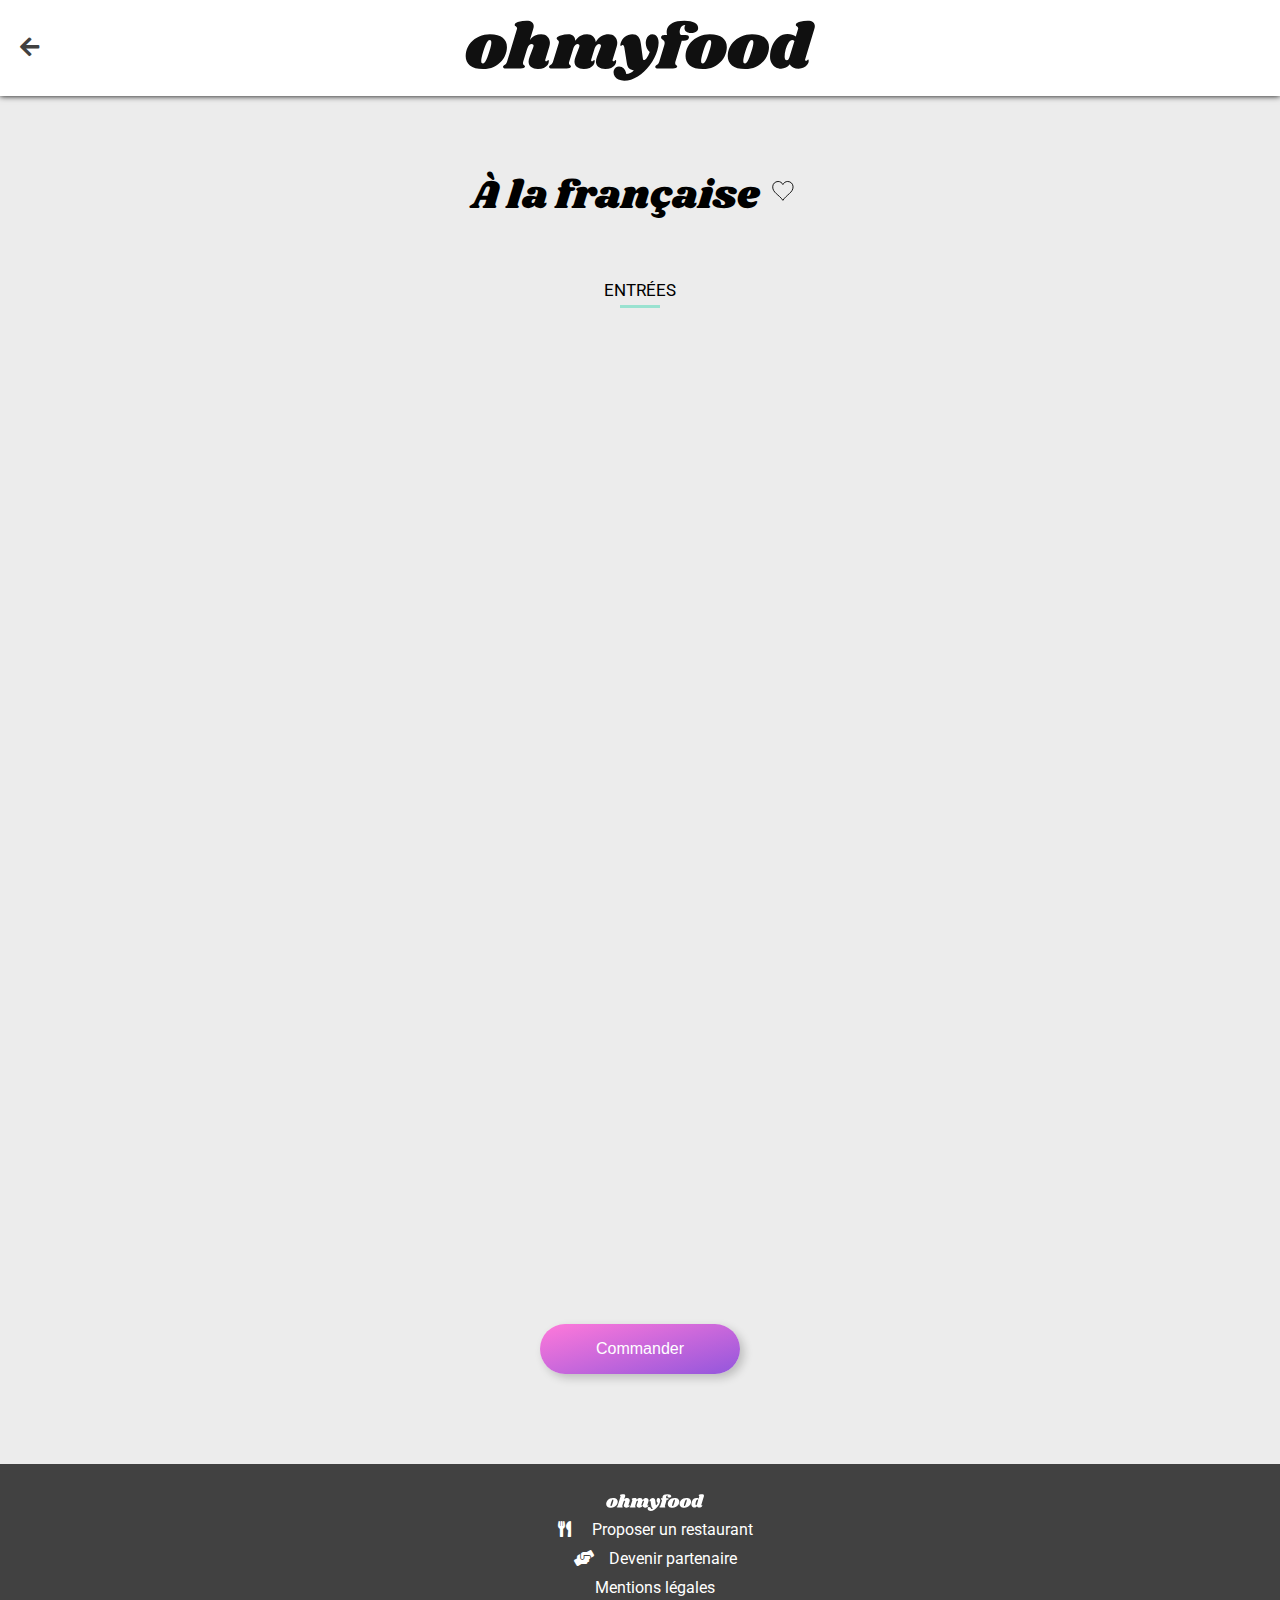
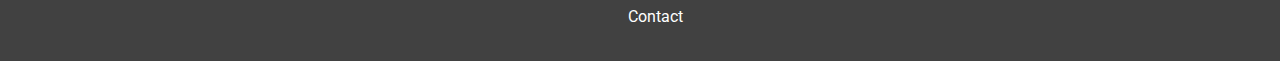
==== commit 9b4cd9ab: "Html errors" ====
--- a/pages/Alafrancaise.html
+++ b/pages/Alafrancaise.html
@@ -235,7 +235,7 @@
                   <path d="M122.864 0.395996C125.432 0.395996 127.352 0.791996 128.624 1.584C129.92 2.352 130.568 3.3 130.568 4.428C130.568 5.34 130.184 6.048 129.416 6.552C128.672 7.032 127.688 7.272 126.464 7.272C125.336 7.272 124.46 6.996 123.836 6.444C123.212 5.892 122.9 5.208 122.9 4.392C122.9 3.888 123.056 3.36 123.368 2.808C122.648 2.808 122.048 2.988 121.568 3.348C121.088 3.684 120.716 4.272 120.452 5.112C120.308 5.64 120.236 6.132 120.236 6.588C120.236 7.164 120.332 7.62 120.524 7.956C120.74 8.268 121.04 8.424 121.424 8.424H123.548C124.796 8.424 125.42 8.808 125.42 9.576C125.42 9.672 125.396 9.816 125.348 10.008C125.204 10.536 124.904 10.932 124.448 11.196C124.016 11.46 123.356 11.592 122.468 11.592H121.388L117.824 23.256C117.752 23.544 117.716 23.796 117.716 24.012C117.716 24.324 117.776 24.576 117.896 24.768C118.016 24.936 118.184 25.104 118.4 25.272C118.568 25.44 118.688 25.584 118.76 25.704C118.832 25.8 118.844 25.932 118.796 26.1C118.676 26.412 118.436 26.64 118.076 26.784C117.716 26.928 117.164 27 116.42 27H108.212C107.588 27 107.132 26.904 106.844 26.712C106.556 26.496 106.46 26.22 106.556 25.884C106.652 25.596 106.904 25.344 107.312 25.128C107.672 24.936 107.972 24.708 108.212 24.444C108.452 24.18 108.656 23.76 108.824 23.184L111.632 13.968C111.752 13.608 111.812 13.236 111.812 12.852C111.812 12.372 111.704 12 111.488 11.736C111.296 11.448 110.996 11.136 110.588 10.8C110.324 10.584 110.12 10.404 109.976 10.26C109.856 10.092 109.796 9.9 109.796 9.684C109.772 9.228 109.928 8.904 110.264 8.712C110.624 8.52 111.296 8.424 112.28 8.424H113.18C113.012 7.824 112.928 7.224 112.928 6.624C112.928 6.024 113.036 5.4 113.252 4.752C113.708 3.528 114.68 2.496 116.168 1.65599C117.68 0.815996 119.912 0.395996 122.864 0.395996Z"/>
                   <path d="M137.084 7.956C140.348 7.956 142.748 8.61599 144.284 9.936C145.844 11.256 146.624 12.984 146.624 15.12C146.624 15.84 146.528 16.644 146.336 17.532C145.88 19.5 145.028 21.228 143.78 22.716C142.532 24.18 140.996 25.32 139.172 26.136C137.372 26.928 135.416 27.324 133.304 27.324C129.968 27.324 127.496 26.664 125.888 25.344C124.304 24 123.512 22.224 123.512 20.016C123.512 19.272 123.608 18.444 123.8 17.532C124.256 15.66 125.12 14.004 126.392 12.564C127.688 11.1 129.26 9.972 131.108 9.18C132.98 8.364 134.972 7.956 137.084 7.956ZM136.976 11.16C136.472 11.16 135.932 11.616 135.356 12.528C134.804 13.416 134.144 15.108 133.376 17.604C132.608 20.1 132.224 21.852 132.224 22.86C132.224 23.388 132.308 23.748 132.476 23.94C132.644 24.108 132.872 24.192 133.16 24.192C133.664 24.24 134.18 23.808 134.708 22.896C135.26 21.984 135.944 20.208 136.76 17.568C137.504 15.24 137.876 13.548 137.876 12.492C137.876 11.988 137.792 11.64 137.624 11.448C137.48 11.256 137.264 11.16 136.976 11.16Z"/>
                   <path d="M160.709 7.956C163.973 7.956 166.373 8.61599 167.909 9.936C169.469 11.256 170.249 12.984 170.249 15.12C170.249 15.84 170.153 16.644 169.961 17.532C169.505 19.5 168.653 21.228 167.405 22.716C166.157 24.18 164.621 25.32 162.797 26.136C160.997 26.928 159.041 27.324 156.929 27.324C153.593 27.324 151.121 26.664 149.513 25.344C147.929 24 147.137 22.224 147.137 20.016C147.137 19.272 147.233 18.444 147.425 17.532C147.881 15.66 148.745 14.004 150.017 12.564C151.313 11.1 152.885 9.972 154.733 9.18C156.605 8.364 158.597 7.956 160.709 7.956ZM160.601 11.16C160.097 11.16 159.557 11.616 158.981 12.528C158.429 13.416 157.769 15.108 157.001 17.604C156.233 20.1 155.849 21.852 155.849 22.86C155.849 23.388 155.933 23.748 156.101 23.94C156.269 24.108 156.497 24.192 156.785 24.192C157.289 24.24 157.805 23.808 158.333 22.896C158.885 21.984 159.569 20.208 160.385 17.568C161.129 15.24 161.501 13.548 161.501 12.492C161.501 11.988 161.417 11.64 161.249 11.448C161.105 11.256 160.889 11.16 160.601 11.16Z"/>
-                  <path d="M190.526 21.816C190.478 22.008 190.454 22.14 190.454 22.212C190.454 22.38 190.502 22.512 190.598 22.608C190.694 22.704 190.814 22.752 190.958 22.752C191.246 22.752 191.486 22.632 191.678 22.392C191.894 22.128 192.038 21.996 192.11 21.996C192.23 21.996 192.326 22.08 192.398 22.248C192.47 22.416 192.506 22.608 192.506 22.824C192.53 23.472 192.278 24.132 191.75 24.804C191.246 25.476 190.562 26.028 189.698 26.46C188.834 26.892 187.898 27.108 186.89 27.108C185.69 27.108 184.646 26.88 183.758 26.424C182.87 25.968 182.258 25.368 181.922 24.624C181.274 25.464 180.53 26.088 179.69 26.496C178.85 26.904 177.962 27.108 177.026 27.108C175.922 27.108 174.89 26.832 173.93 26.28C172.994 25.728 172.238 24.948 171.662 23.94C171.11 22.908 170.834 21.744 170.834 20.448C170.834 18.264 171.242 16.212 172.058 14.292C172.898 12.348 174.062 10.788 175.55 9.612C177.038 8.412 178.73 7.812 180.626 7.812C181.658 7.812 182.534 7.932 183.254 8.172C183.998 8.412 184.67 8.772 185.27 9.252L186.494 5.22C186.566 5.004 186.602 4.824 186.602 4.68C186.602 4.416 186.53 4.2 186.386 4.032C186.266 3.864 186.098 3.696 185.882 3.528C185.642 3.336 185.462 3.168 185.342 3.024C185.246 2.88 185.234 2.688 185.306 2.448C185.45 1.896 186.206 1.416 187.574 1.00799C188.942 0.599996 190.37 0.395996 191.858 0.395996C193.25 0.395996 194.27 0.659996 194.918 1.188C195.59 1.716 195.926 2.436 195.926 3.348C195.926 3.876 195.842 4.392 195.674 4.896L190.526 21.816ZM184.514 11.7C184.13 11.364 183.71 11.196 183.254 11.196C182.558 11.196 181.874 11.712 181.202 12.744C180.53 13.776 179.99 15.024 179.582 16.488C179.174 17.952 178.982 19.272 179.006 20.448C179.006 21.768 179.438 22.428 180.302 22.428C180.614 22.428 180.878 22.308 181.094 22.068C181.31 21.804 181.514 21.384 181.706 20.808L184.514 11.7Z">
+                  <path d="M190.526 21.816C190.478 22.008 190.454 22.14 190.454 22.212C190.454 22.38 190.502 22.512 190.598 22.608C190.694 22.704 190.814 22.752 190.958 22.752C191.246 22.752 191.486 22.632 191.678 22.392C191.894 22.128 192.038 21.996 192.11 21.996C192.23 21.996 192.326 22.08 192.398 22.248C192.47 22.416 192.506 22.608 192.506 22.824C192.53 23.472 192.278 24.132 191.75 24.804C191.246 25.476 190.562 26.028 189.698 26.46C188.834 26.892 187.898 27.108 186.89 27.108C185.69 27.108 184.646 26.88 183.758 26.424C182.87 25.968 182.258 25.368 181.922 24.624C181.274 25.464 180.53 26.088 179.69 26.496C178.85 26.904 177.962 27.108 177.026 27.108C175.922 27.108 174.89 26.832 173.93 26.28C172.994 25.728 172.238 24.948 171.662 23.94C171.11 22.908 170.834 21.744 170.834 20.448C170.834 18.264 171.242 16.212 172.058 14.292C172.898 12.348 174.062 10.788 175.55 9.612C177.038 8.412 178.73 7.812 180.626 7.812C181.658 7.812 182.534 7.932 183.254 8.172C183.998 8.412 184.67 8.772 185.27 9.252L186.494 5.22C186.566 5.004 186.602 4.824 186.602 4.68C186.602 4.416 186.53 4.2 186.386 4.032C186.266 3.864 186.098 3.696 185.882 3.528C185.642 3.336 185.462 3.168 185.342 3.024C185.246 2.88 185.234 2.688 185.306 2.448C185.45 1.896 186.206 1.416 187.574 1.00799C188.942 0.599996 190.37 0.395996 191.858 0.395996C193.25 0.395996 194.27 0.659996 194.918 1.188C195.59 1.716 195.926 2.436 195.926 3.348C195.926 3.876 195.842 4.392 195.674 4.896L190.526 21.816ZM184.514 11.7C184.13 11.364 183.71 11.196 183.254 11.196C182.558 11.196 181.874 11.712 181.202 12.744C180.53 13.776 179.99 15.024 179.582 16.488C179.174 17.952 178.982 19.272 179.006 20.448C179.006 21.768 179.438 22.428 180.302 22.428C180.614 22.428 180.878 22.308 181.094 22.068C181.31 21.804 181.514 21.384 181.706 20.808L184.514 11.7Z"/>
             </svg>
             <ul>
                   <li>
--- a/styles/stylemenus.css
+++ b/styles/stylemenus.css
@@ -11,6 +11,7 @@
 body {
       margin: 0;
       font-family: 'roboto', sans-serif;
+      background-color: rgb(236, 236, 236);
        
 }
 
@@ -35,6 +36,7 @@
 
 header {
       z-index: -1;
+      background-color: white;
 }
 
 
@@ -79,7 +81,7 @@
 
 .background_img img {
       width: 100%;
-      max-height: 500px;
+      max-height: auto;
 }
       
 
@@ -432,3 +434,55 @@
 
 /* Fin de mise en page du FOOTER*/
 
+
+
+@media (min-width: 768px) {
+
+      .background_img {
+            max-height: 500px;
+      }
+
+      .menu-title h1 {
+            font-family: 'Shrikhand', cursive;
+            font-weight: 400;
+            font-size: 40px;
+      }
+
+      footer {
+      
+            text-align: center;
+      
+      }
+
+
+}
+
+
+@media (min-width: 1024px) {
+
+      .background_img {
+            display: none;
+      }
+
+      main {
+            border-radius: 0;
+            transform: translateY(50px);
+      }
+
+      .menu-title {
+            display: flex;
+            justify-content: center;
+      }
+
+      .entree h2 {
+            text-align: center;
+      }
+
+      .entree h2:after {
+            margin: auto;
+      }
+
+      footer {
+            transform: translateY(50px)
+      }
+}